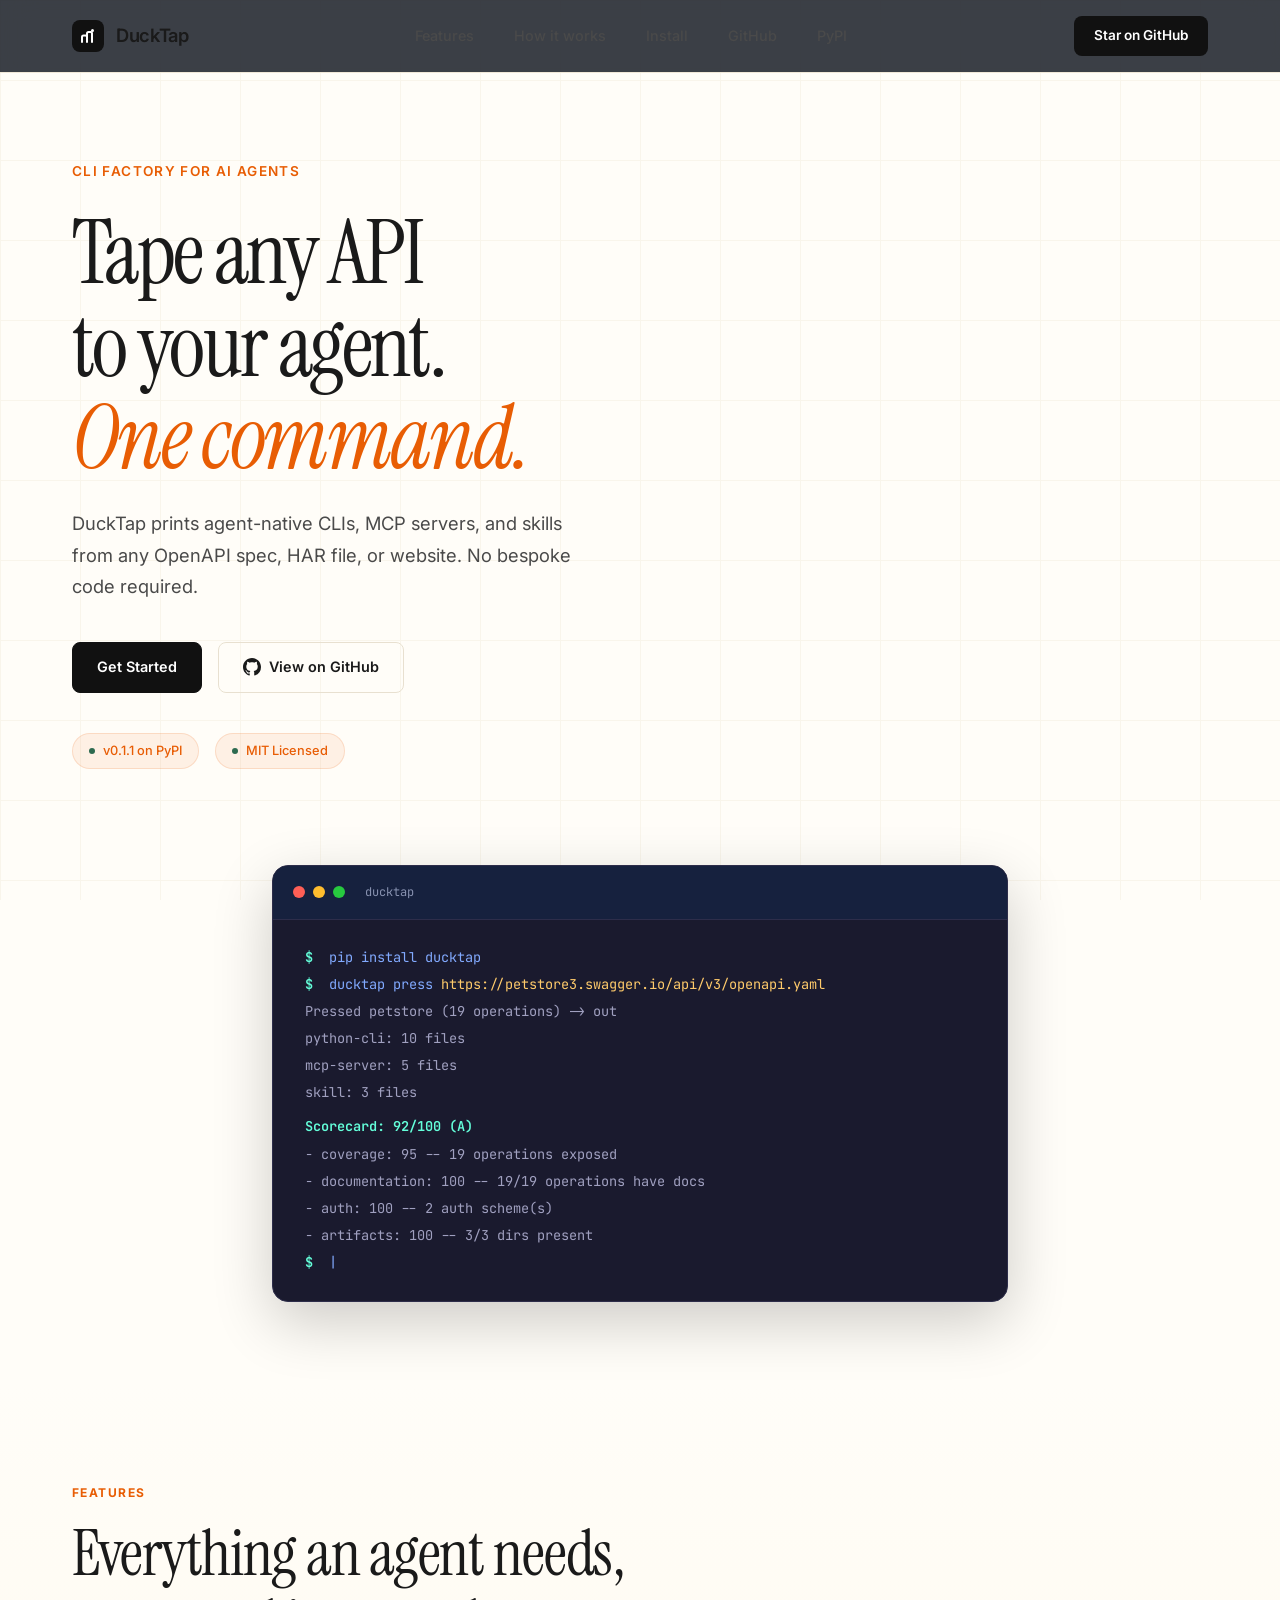
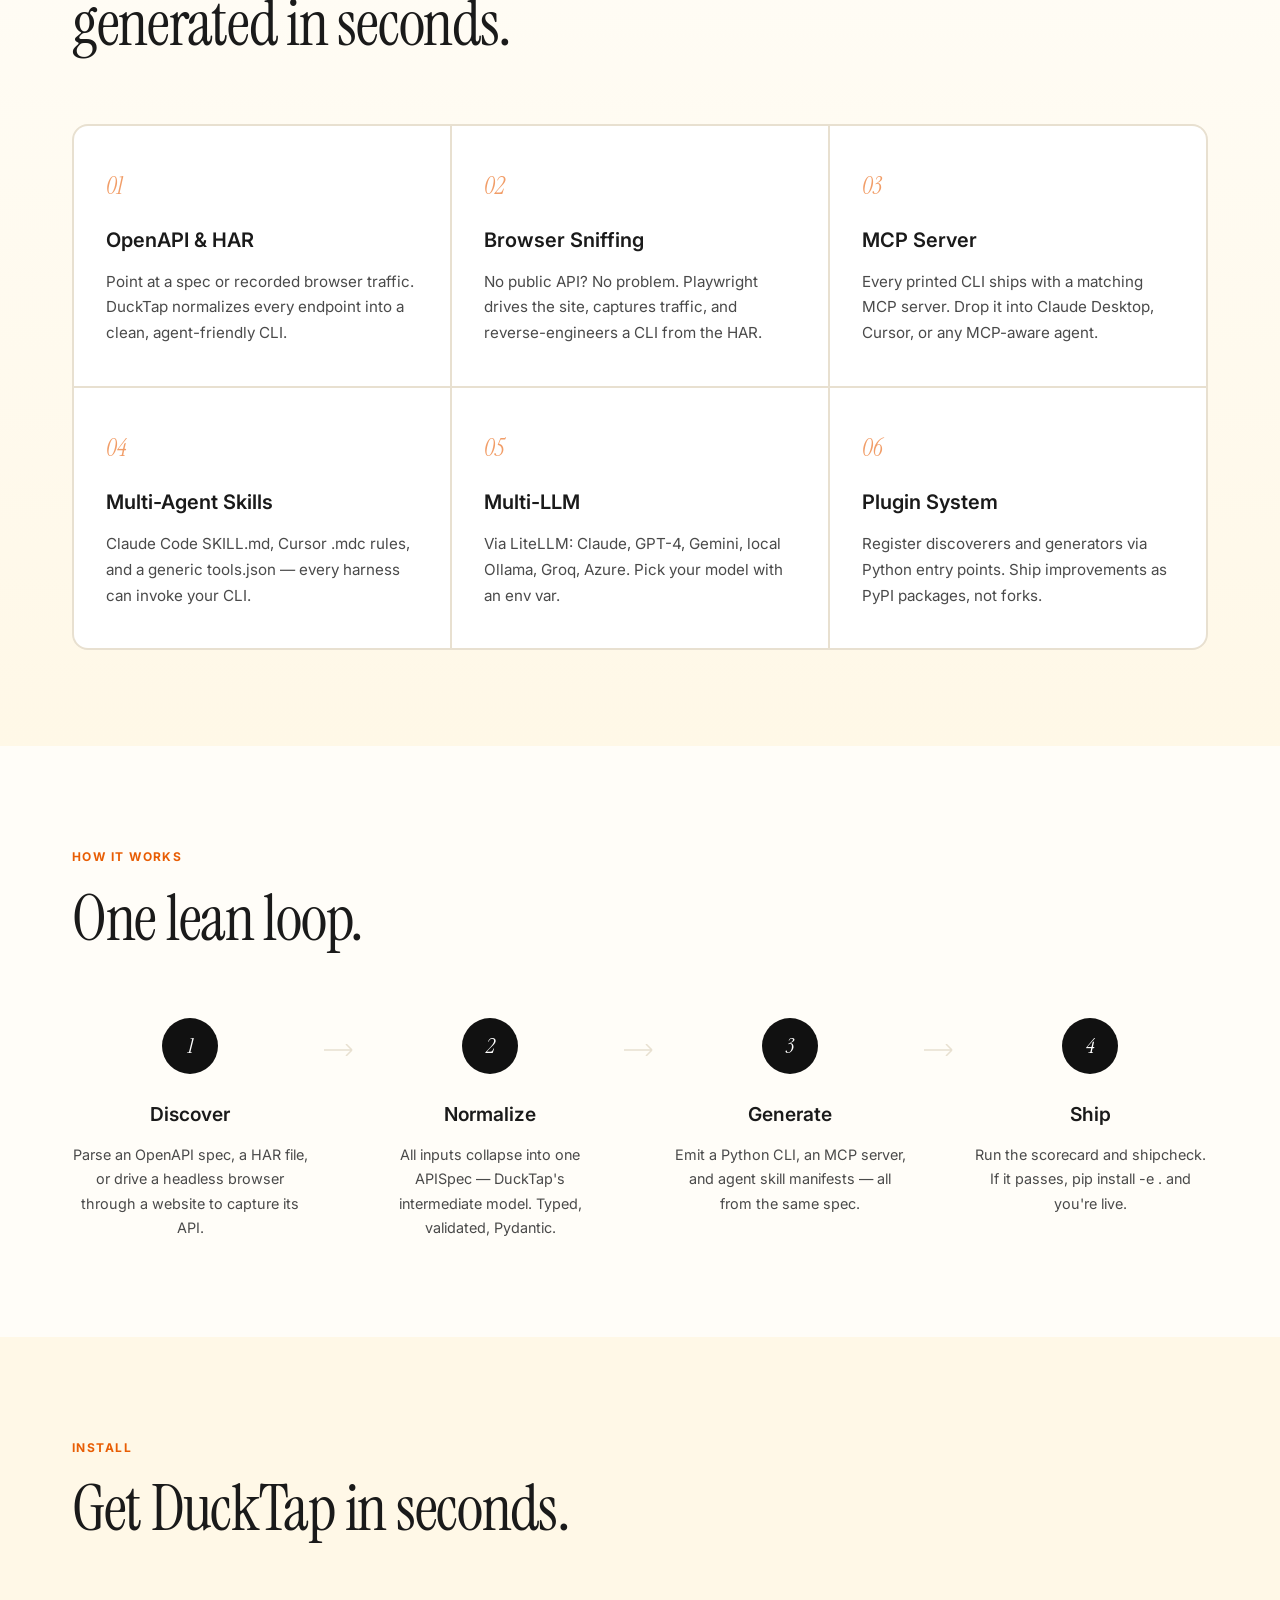
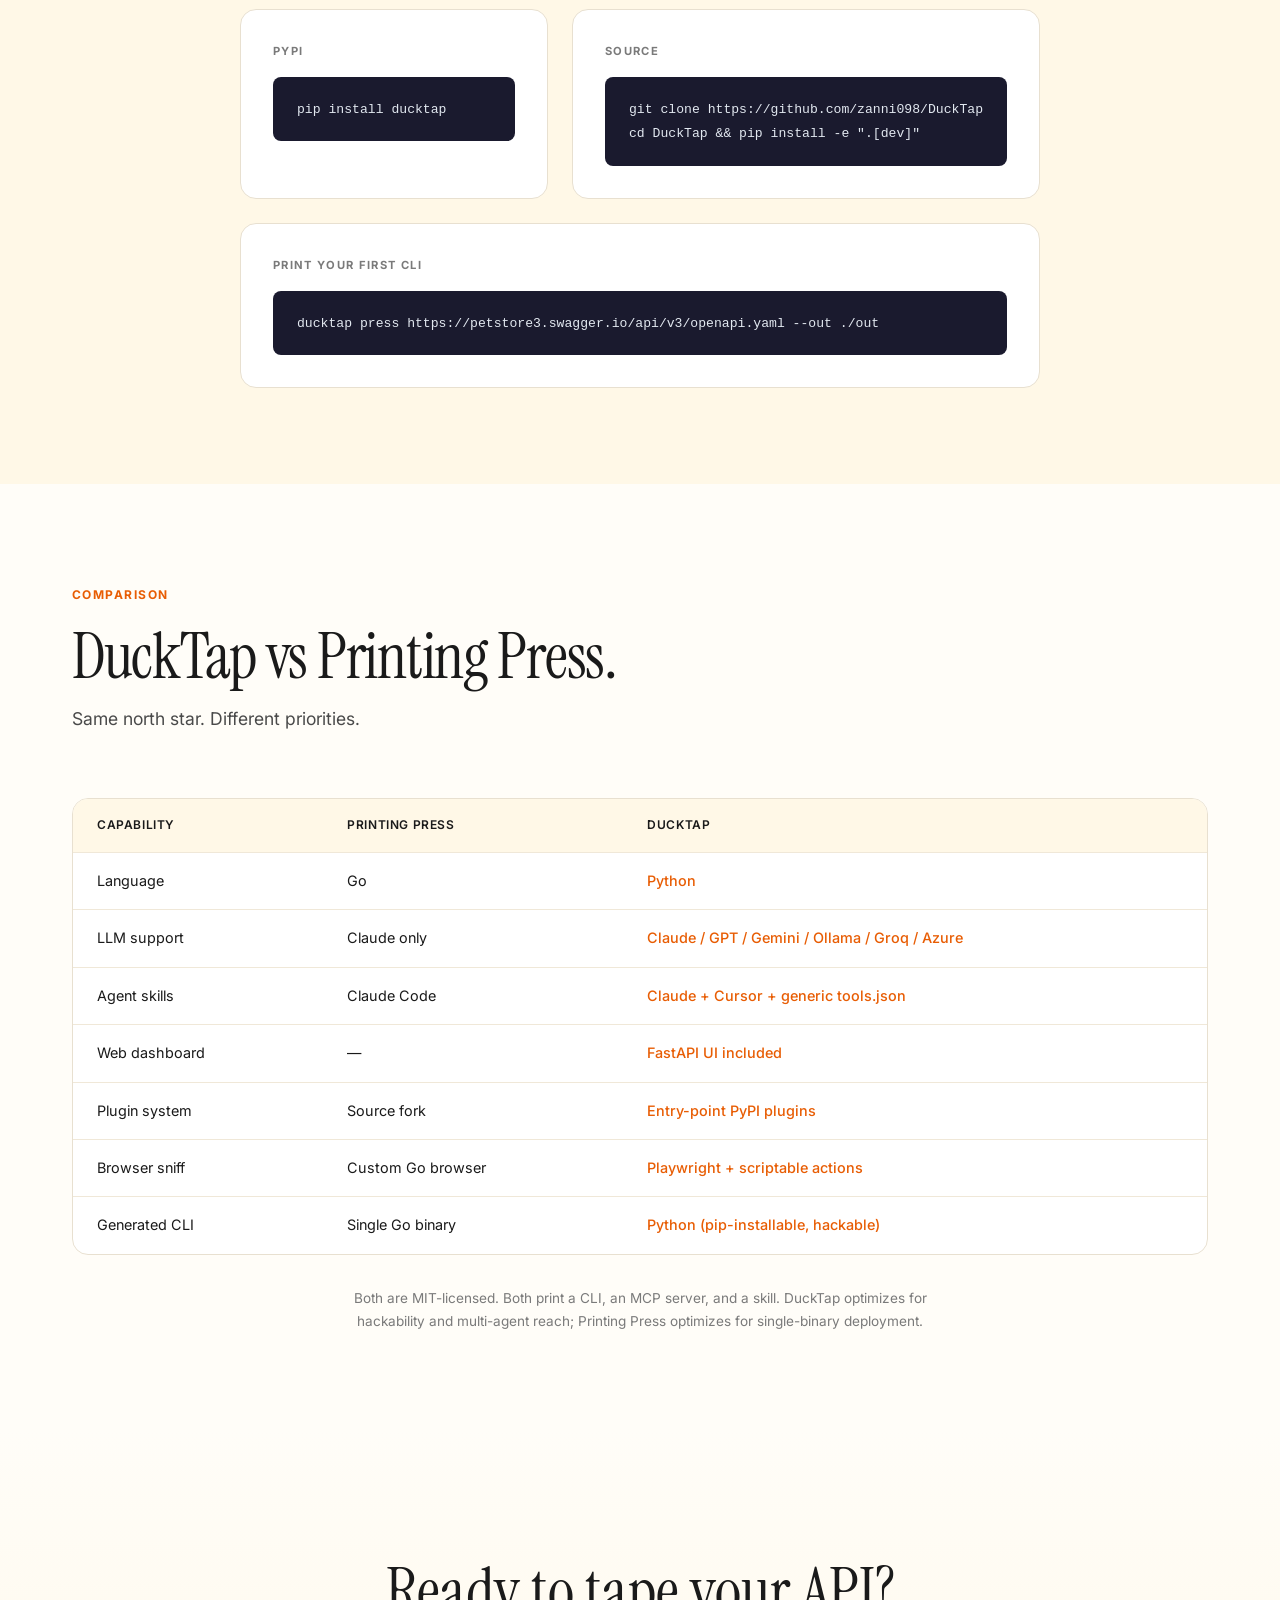
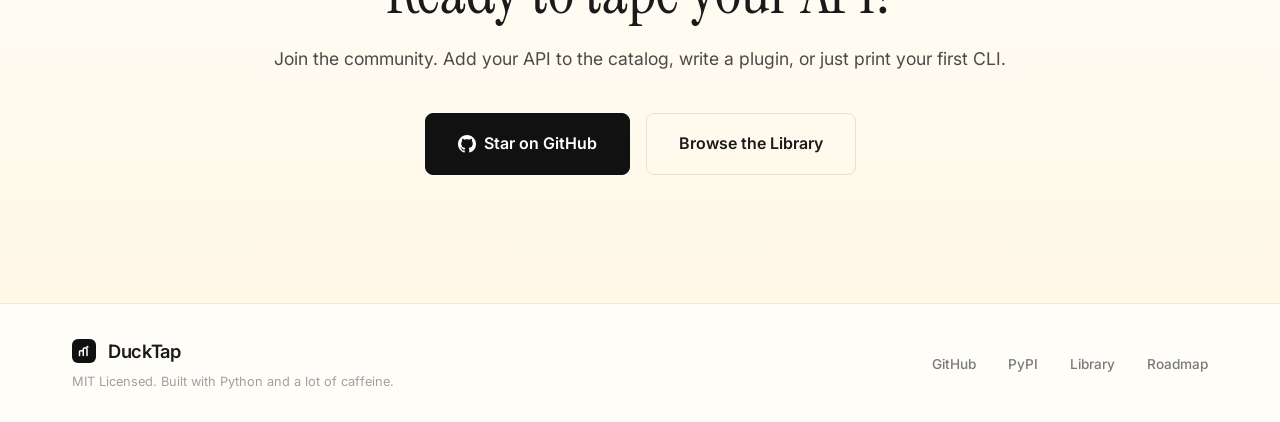
==== website/index.html @ bc26de38 "feat(website): redesign with Mistral-inspired warm cream aesthetic" ====
<!DOCTYPE html>
<html lang="en">

<head>
  <meta charset="UTF-8">
  <meta name="viewport" content="width=device-width, initial-scale=1.0">
  <title>DuckTap — Tape any API to your agent</title>
  <meta name="description"
    content="DuckTap is a CLI factory for AI agents. Print agent-native CLIs, MCP servers, and skills from any OpenAPI spec, HAR file, or website.">
  <link rel="preconnect" href="https://fonts.googleapis.com">
  <link rel="preconnect" href="https://fonts.gstatic.com" crossorigin>
  <link
    href="https://fonts.googleapis.com/css2?family=Instrument+Serif:ital@0;1&family=Inter:wght@400;500;600;700&family=JetBrains+Mono:wght@400;500&display=swap"
    rel="stylesheet">
  <link rel="stylesheet" href="style.css">
</head>

<body>

  <!-- Grid Overlay -->
  <div class="grid-overlay"></div>

  <!-- Navigation -->
  <nav class="navbar">
    <div class="nav-container">
      <a href="#" class="logo">
        <svg width="32" height="32" viewBox="0 0 32 32" fill="none" xmlns="http://www.w3.org/2000/svg">
          <rect width="32" height="32" rx="8" fill="#111" />
          <path d="M10 22V17C10 16 10.5 15.5 11.5 15.5H13.5C14.5 15.5 15 16 15 17V22" stroke="#fff" stroke-width="2"
            stroke-linecap="round" />
          <path d="M15 17V13.5C15 12.5 15.5 12 16.5 12H18.5C19.5 12 20 12.5 20 13.5V22" stroke="#fff" stroke-width="2"
            stroke-linecap="round" />
          <circle cx="20.5" cy="10.5" r="1.5" fill="#fff" />
        </svg>
        <span>DuckTap</span>
      </a>
      <div class="nav-links" id="navLinks">
        <a href="#features">Features</a>
        <a href="#how-it-works">How it works</a>
        <a href="#install">Install</a>
        <a href="https://github.com/zanni098/DuckTap" target="_blank" rel="noopener">GitHub</a>
        <a href="https://pypi.org/project/ducktap/" target="_blank" rel="noopener">PyPI</a>
      </div>
      <a href="https://github.com/zanni098/DuckTap" class="nav-cta" target="_blank" rel="noopener">Star on GitHub</a>
      <button class="nav-toggle" id="navToggle" aria-label="Toggle menu">
        <span></span><span></span>
      </button>
    </div>
  </nav>

  <!-- Hero -->
  <header class="hero">
    <div class="hero-container">
      <div class="hero-content">
        <p class="hero-label">CLI Factory for AI Agents</p>
        <h1 class="hero-title">
          Tape any API<br>
          to your agent.<br>
          <em>One command.</em>
        </h1>
        <p class="hero-desc">
          DuckTap prints agent-native CLIs, MCP servers, and skills from any OpenAPI spec,
          HAR file, or website. No bespoke code required.
        </p>
        <div class="hero-ctas">
          <a href="#install" class="btn btn-primary">Get Started</a>
          <a href="https://github.com/zanni098/DuckTap" class="btn btn-outline" target="_blank" rel="noopener">
            <svg width="18" height="18" viewBox="0 0 24 24" fill="currentColor">
              <path
                d="M12 0C5.37 0 0 5.37 0 12c0 5.31 3.435 9.795 8.205 11.385.6.105.825-.255.825-.57 0-.285-.015-1.23-.015-2.235-3.015.555-3.795-.735-4.035-1.41-.135-.345-.72-1.41-1.23-1.695-.42-.225-1.02-.78-.015-.795.945-.015 1.62.87 1.845 1.23 1.08 1.815 2.805 1.305 3.495.99.105-.78.42-1.305.765-1.605-2.67-.3-5.46-1.335-5.46-5.925 0-1.305.465-2.385 1.23-3.225-.135-.3-.54-1.53.105-3.18 0 0 1.005-.315 3.3 1.23.96-.27 1.98-.405 3-.405s2.04.135 3 .405c2.28-1.56 3.3-1.23 3.3-1.23.645 1.65.24 2.88.105 3.18.765.84 1.23 1.905 1.23 3.225 0 4.605-2.805 5.625-5.475 5.925.435.375.81 1.095.81 2.22 0 1.605-.015 2.895-.015 3.3 0 .315.225.69.825.57A12.02 12.02 0 0024 12c0-6.63-5.37-12-12-12z" />
            </svg>
            View on GitHub
          </a>
        </div>
        <div class="hero-meta">
          <span class="badge"><span class="dot"></span>v0.1.1 on PyPI</span>
          <span class="badge"><span class="dot"></span>MIT Licensed</span>
        </div>
      </div>
    </div>
  </header>

  <!-- Terminal Demo -->
  <section class="demo">
    <div class="demo-container">
      <div class="terminal">
        <div class="terminal-header">
          <div class="terminal-dots">
            <span class="dot red"></span>
            <span class="dot yellow"></span>
            <span class="dot green"></span>
          </div>
          <span class="terminal-title">ducktap</span>
        </div>
        <div class="terminal-body">
          <div class="tline"><span class="prompt">$</span> <span class="cmd">pip install ducktap</span></div>
          <div class="tline"><span class="prompt">$</span> <span class="cmd">ducktap press</span> <span
              class="arg">https://petstore3.swagger.io/api/v3/openapi.yaml</span></div>
          <div class="tline out">Pressed petstore (19 operations) -> out</div>
          <div class="tline out"> python-cli: 10 files</div>
          <div class="tline out"> mcp-server: 5 files</div>
          <div class="tline out"> skill: 3 files</div>
          <div class="tline out blank"></div>
          <div class="tline out highlight">Scorecard: 92/100 (A)</div>
          <div class="tline out"> - coverage: 95 -- 19 operations exposed</div>
          <div class="tline out"> - documentation: 100 -- 19/19 operations have docs</div>
          <div class="tline out"> - auth: 100 -- 2 auth scheme(s)</div>
          <div class="tline out"> - artifacts: 100 -- 3/3 dirs present</div>
          <div class="tline"><span class="prompt">$</span> <span class="cursor">|</span></div>
        </div>
      </div>
    </div>
  </section>

  <!-- Features -->
  <section class="features" id="features">
    <div class="section-container">
      <div class="section-header">
        <span class="section-tag">Features</span>
        <h2 class="section-title">Everything an agent needs,<br>generated in seconds.</h2>
      </div>
      <div class="feature-grid">
        <div class="feature-card">
          <div class="feature-num">01</div>
          <h3>OpenAPI & HAR</h3>
          <p>Point at a spec or recorded browser traffic. DuckTap normalizes every endpoint into a clean, agent-friendly
            CLI.</p>
        </div>
        <div class="feature-card">
          <div class="feature-num">02</div>
          <h3>Browser Sniffing</h3>
          <p>No public API? No problem. Playwright drives the site, captures traffic, and reverse-engineers a CLI from
            the HAR.</p>
        </div>
        <div class="feature-card">
          <div class="feature-num">03</div>
          <h3>MCP Server</h3>
          <p>Every printed CLI ships with a matching MCP server. Drop it into Claude Desktop, Cursor, or any MCP-aware
            agent.</p>
        </div>
        <div class="feature-card">
          <div class="feature-num">04</div>
          <h3>Multi-Agent Skills</h3>
          <p>Claude Code SKILL.md, Cursor .mdc rules, and a generic tools.json — every harness can invoke your CLI.</p>
        </div>
        <div class="feature-card">
          <div class="feature-num">05</div>
          <h3>Multi-LLM</h3>
          <p>Via LiteLLM: Claude, GPT-4, Gemini, local Ollama, Groq, Azure. Pick your model with an env var.</p>
        </div>
        <div class="feature-card">
          <div class="feature-num">06</div>
          <h3>Plugin System</h3>
          <p>Register discoverers and generators via Python entry points. Ship improvements as PyPI packages, not forks.
          </p>
        </div>
      </div>
    </div>
  </section>

  <!-- How It Works -->
  <section class="how-it-works" id="how-it-works">
    <div class="section-container">
      <div class="section-header">
        <span class="section-tag">How it works</span>
        <h2 class="section-title">One lean loop.</h2>
      </div>
      <div class="steps">
        <div class="step">
          <div class="step-circle">1</div>
          <h3>Discover</h3>
          <p>Parse an OpenAPI spec, a HAR file, or drive a headless browser through a website to capture its API.</p>
        </div>
        <div class="step-arrow">
          <svg width="32" height="12" viewBox="0 0 32 12" fill="none">
            <path d="M0 6h28m0 0l-6-6m6 6l-6 6" stroke="currentColor" stroke-width="1.5" />
          </svg>
        </div>
        <div class="step">
          <div class="step-circle">2</div>
          <h3>Normalize</h3>
          <p>All inputs collapse into one APISpec — DuckTap's intermediate model. Typed, validated, Pydantic.</p>
        </div>
        <div class="step-arrow">
          <svg width="32" height="12" viewBox="0 0 32 12" fill="none">
            <path d="M0 6h28m0 0l-6-6m6 6l-6 6" stroke="currentColor" stroke-width="1.5" />
          </svg>
        </div>
        <div class="step">
          <div class="step-circle">3</div>
          <h3>Generate</h3>
          <p>Emit a Python CLI, an MCP server, and agent skill manifests — all from the same spec.</p>
        </div>
        <div class="step-arrow">
          <svg width="32" height="12" viewBox="0 0 32 12" fill="none">
            <path d="M0 6h28m0 0l-6-6m6 6l-6 6" stroke="currentColor" stroke-width="1.5" />
          </svg>
        </div>
        <div class="step">
          <div class="step-circle">4</div>
          <h3>Ship</h3>
          <p>Run the scorecard and shipcheck. If it passes, pip install -e . and you're live.</p>
        </div>
      </div>
    </div>
  </section>

  <!-- Install -->
  <section class="install" id="install">
    <div class="section-container">
      <div class="section-header">
        <span class="section-tag">Install</span>
        <h2 class="section-title">Get DuckTap in seconds.</h2>
      </div>
      <div class="install-grid">
        <div class="install-card">
          <div class="install-label">PyPI</div>
          <div class="code-block">
            <code>pip install ducktap</code>
            <button class="copy-btn" data-copy="pip install ducktap">Copy</button>
          </div>
        </div>
        <div class="install-card">
          <div class="install-label">Source</div>
          <div class="code-block">
            <code>git clone https://github.com/zanni098/DuckTap<br>cd DuckTap && pip install -e ".[dev]"</code>
            <button class="copy-btn"
              data-copy="git clone https://github.com/zanni098/DuckTap && cd DuckTap && pip install -e &quot;.[dev]&quot;">Copy</button>
          </div>
        </div>
        <div class="install-card full">
          <div class="install-label">Print your first CLI</div>
          <div class="code-block">
            <code>ducktap press https://petstore3.swagger.io/api/v3/openapi.yaml --out ./out</code>
            <button class="copy-btn"
              data-copy="ducktap press https://petstore3.swagger.io/api/v3/openapi.yaml --out ./out">Copy</button>
          </div>
        </div>
      </div>
    </div>
  </section>

  <!-- Comparison -->
  <section class="comparison">
    <div class="section-container">
      <div class="section-header">
        <span class="section-tag">Comparison</span>
        <h2 class="section-title">DuckTap vs Printing Press.</h2>
        <p class="section-subtitle">Same north star. Different priorities.</p>
      </div>
      <div class="comp-table-wrap">
        <table class="comp-table">
          <thead>
            <tr>
              <th>Capability</th>
              <th>Printing Press</th>
              <th class="dt-col">DuckTap</th>
            </tr>
          </thead>
          <tbody>
            <tr>
              <td>Language</td>
              <td>Go</td>
              <td class="dt-col">Python</td>
            </tr>
            <tr>
              <td>LLM support</td>
              <td>Claude only</td>
              <td class="dt-col">Claude / GPT / Gemini / Ollama / Groq / Azure</td>
            </tr>
            <tr>
              <td>Agent skills</td>
              <td>Claude Code</td>
              <td class="dt-col">Claude + Cursor + generic tools.json</td>
            </tr>
            <tr>
              <td>Web dashboard</td>
              <td>&mdash;</td>
              <td class="dt-col">FastAPI UI included</td>
            </tr>
            <tr>
              <td>Plugin system</td>
              <td>Source fork</td>
              <td class="dt-col">Entry-point PyPI plugins</td>
            </tr>
            <tr>
              <td>Browser sniff</td>
              <td>Custom Go browser</td>
              <td class="dt-col">Playwright + scriptable actions</td>
            </tr>
            <tr>
              <td>Generated CLI</td>
              <td>Single Go binary</td>
              <td class="dt-col">Python (pip-installable, hackable)</td>
            </tr>
          </tbody>
        </table>
      </div>
      <p class="comp-note">Both are MIT-licensed. Both print a CLI, an MCP server, and a skill. DuckTap optimizes for
        hackability and multi-agent reach; Printing Press optimizes for single-binary deployment.</p>
    </div>
  </section>

  <!-- CTA -->
  <section class="cta">
    <div class="section-container">
      <h2 class="cta-title">Ready to tape your API?</h2>
      <p class="cta-desc">Join the community. Add your API to the catalog, write a plugin, or just print your first CLI.
      </p>
      <div class="cta-buttons">
        <a href="https://github.com/zanni098/DuckTap" class="btn btn-primary btn-lg" target="_blank" rel="noopener">
          <svg width="18" height="18" viewBox="0 0 24 24" fill="currentColor">
            <path
              d="M12 0C5.37 0 0 5.37 0 12c0 5.31 3.435 9.795 8.205 11.385.6.105.825-.255.825-.57 0-.285-.015-1.23-.015-2.235-3.015.555-3.795-.735-4.035-1.41-.135-.345-.72-1.41-1.23-1.695-.42-.225-1.02-.78-.015-.795.945-.015 1.62.87 1.845 1.23 1.08 1.815 2.805 1.305 3.495.99.105-.78.42-1.305.765-1.605-2.67-.3-5.46-1.335-5.46-5.925 0-1.305.465-2.385 1.23-3.225-.135-.3-.54-1.53.105-3.18 0 0 1.005-.315 3.3 1.23.96-.27 1.98-.405 3-.405s2.04.135 3 .405c2.28-1.56 3.3-1.23 3.3-1.23.645 1.65.24 2.88.105 3.18.765.84 1.23 1.905 1.23 3.225 0 4.605-2.805 5.625-5.475 5.925.435.375.81 1.095.81 2.22 0 1.605-.015 2.895-.015 3.3 0 .315.225.69.825.57A12.02 12.02 0 0024 12c0-6.63-5.37-12-12-12z" />
          </svg>
          Star on GitHub
        </a>
        <a href="https://github.com/zanni098/ducktap-library" class="btn btn-outline btn-lg" target="_blank"
          rel="noopener">Browse the Library</a>
      </div>
    </div>
  </section>

  <!-- Footer -->
  <footer class="footer">
    <div class="footer-container">
      <div class="footer-left">
        <a href="#" class="logo">
          <svg width="24" height="24" viewBox="0 0 32 32" fill="none" xmlns="http://www.w3.org/2000/svg">
            <rect width="32" height="32" rx="8" fill="#111" />
            <path d="M10 22V17C10 16 10.5 15.5 11.5 15.5H13.5C14.5 15.5 15 16 15 17V22" stroke="#fff" stroke-width="2"
              stroke-linecap="round" />
            <path d="M15 17V13.5C15 12.5 15.5 12 16.5 12H18.5C19.5 12 20 12.5 20 13.5V22" stroke="#fff" stroke-width="2"
              stroke-linecap="round" />
            <circle cx="20.5" cy="10.5" r="1.5" fill="#fff" />
          </svg>
          <span>DuckTap</span>
        </a>
        <p>MIT Licensed. Built with Python and a lot of caffeine.</p>
      </div>
      <div class="footer-right">
        <a href="https://github.com/zanni098/DuckTap" target="_blank" rel="noopener">GitHub</a>
        <a href="https://pypi.org/project/ducktap/" target="_blank" rel="noopener">PyPI</a>
        <a href="https://github.com/zanni098/ducktap-library" target="_blank" rel="noopener">Library</a>
        <a href="https://github.com/zanni098/DuckTap/blob/main/docs/ROADMAP.md" target="_blank"
          rel="noopener">Roadmap</a>
      </div>
    </div>
  </footer>

  <script src="script.js"></script>
</body>

</html>
---- website/style.css ----
/* DuckTap Website — Mistral.ai inspired aesthetic */
/* Warm cream, elegant serif, subtle grids, premium feel */

:root {
  --bg: #FFFDF8;
  --bg-warm: #FFF8E7;
  --bg-dark: #111111;
  --bg-card: #FFFFFF;
  --border: #E8E0D0;
  --border-light: #F0E8D8;
  --text: #1A1A1A;
  --text-secondary: #4A4A4A;
  --text-muted: #7A7A7A;
  --text-light: #A0A0A0;
  --accent: #E85D04;
  --accent-warm: #F48C06;
  --accent-dark: #9D0208;
  --green: #2D6A4F;
  --terminal-bg: #1A1A2E;
  --terminal-border: #2D2D4A;
  --terminal-header: #16213E;
  --font-serif: 'Instrument Serif', Georgia, 'Times New Roman', serif;
  --font-sans: 'Inter', system-ui, -apple-system, sans-serif;
  --font-mono: 'JetBrains Mono', 'SF Mono', Consolas, monospace;
  --radius: 16px;
  --radius-sm: 8px;
}

* {
  margin: 0;
  padding: 0;
  box-sizing: border-box;
}

html {
  scroll-behavior: smooth;
}

body {
  font-family: var(--font-sans);
  background: var(--bg);
  color: var(--text);
  line-height: 1.7;
  -webkit-font-smoothing: antialiased;
  -moz-osx-font-smoothing: grayscale;
  overflow-x: hidden;
}

/* ---- Grid Overlay ---- */
.grid-overlay {
  position: fixed;
  inset: 0;
  pointer-events: none;
  z-index: 0;
  background-image:
    linear-gradient(var(--border-light) 1px, transparent 1px),
    linear-gradient(90deg, var(--border-light) 1px, transparent 1px);
  background-size: 80px 80px;
  opacity: 0.4;
}

/* ---- Navigation ---- */
.navbar {
  position: fixed;
  top: 0;
  left: 0;
  right: 0;
  z-index: 100;
  background: rgba(255, 253, 248, 0.92);
  backdrop-filter: blur(16px) saturate(1.2);
  -webkit-backdrop-filter: blur(16px) saturate(1.2);
  border-bottom: 1px solid var(--border-light);
}

.nav-container {
  max-width: 1200px;
  margin: 0 auto;
  padding: 0 2rem;
  display: flex;
  align-items: center;
  justify-content: space-between;
  height: 72px;
}

.logo {
  display: flex;
  align-items: center;
  gap: 0.75rem;
  text-decoration: none;
  color: var(--text);
  font-weight: 600;
  font-size: 1.15rem;
  letter-spacing: -0.02em;
}

.logo svg {
  flex-shrink: 0;
}

.nav-links {
  display: flex;
  align-items: center;
  gap: 2.5rem;
}

.nav-links a {
  color: var(--text-secondary);
  text-decoration: none;
  font-size: 0.9rem;
  font-weight: 500;
  transition: color 0.2s;
  position: relative;
}

.nav-links a:hover {
  color: var(--text);
}

.nav-links a::after {
  content: '';
  position: absolute;
  bottom: -4px;
  left: 0;
  width: 0;
  height: 2px;
  background: var(--accent);
  transition: width 0.3s;
}

.nav-links a:hover::after {
  width: 100%;
}

.nav-cta {
  padding: 0.5rem 1.25rem;
  background: var(--bg-dark);
  color: #fff;
  text-decoration: none;
  border-radius: var(--radius-sm);
  font-size: 0.85rem;
  font-weight: 600;
  transition: transform 0.2s, box-shadow 0.2s;
}

.nav-cta:hover {
  transform: translateY(-1px);
  box-shadow: 0 4px 12px rgba(0, 0, 0, 0.15);
}

.nav-toggle {
  display: none;
  flex-direction: column;
  gap: 6px;
  background: none;
  border: none;
  cursor: pointer;
  padding: 4px;
}

.nav-toggle span {
  display: block;
  width: 24px;
  height: 2px;
  background: var(--text);
  border-radius: 2px;
  transition: 0.3s;
}

/* ---- Buttons ---- */
.btn {
  display: inline-flex;
  align-items: center;
  gap: 0.5rem;
  padding: 0.75rem 1.5rem;
  border-radius: var(--radius-sm);
  font-size: 0.9rem;
  font-weight: 600;
  text-decoration: none;
  cursor: pointer;
  border: 1.5px solid transparent;
  transition: all 0.25s;
  white-space: nowrap;
}

.btn-primary {
  background: var(--bg-dark);
  color: #fff;
  border-color: var(--bg-dark);
}

.btn-primary:hover {
  background: var(--text-secondary);
  border-color: var(--text-secondary);
  transform: translateY(-2px);
  box-shadow: 0 8px 24px rgba(0, 0, 0, 0.12);
}

.btn-outline {
  background: transparent;
  color: var(--text);
  border-color: var(--border);
}

.btn-outline:hover {
  border-color: var(--text);
  background: rgba(0, 0, 0, 0.02);
}

.btn-lg {
  padding: 1rem 2rem;
  font-size: 1rem;
}

/* ---- Hero ---- */
.hero {
  position: relative;
  padding: 10rem 0 4rem;
  z-index: 1;
}

.hero-container {
  max-width: 1200px;
  margin: 0 auto;
  padding: 0 2rem;
}

.hero-content {
  max-width: 700px;
}

.hero-label {
  font-size: 0.85rem;
  font-weight: 600;
  text-transform: uppercase;
  letter-spacing: 0.1em;
  color: var(--accent);
  margin-bottom: 1.5rem;
}

.hero-title {
  font-family: var(--font-serif);
  font-size: clamp(3rem, 7vw, 5.5rem);
  font-weight: 400;
  line-height: 1.05;
  letter-spacing: -0.03em;
  color: var(--text);
  margin-bottom: 1.5rem;
}

.hero-title em {
  font-style: italic;
  color: var(--accent);
}

.hero-desc {
  font-size: 1.15rem;
  color: var(--text-secondary);
  line-height: 1.7;
  max-width: 520px;
  margin-bottom: 2.5rem;
}

.hero-ctas {
  display: flex;
  gap: 1rem;
  margin-bottom: 2.5rem;
  flex-wrap: wrap;
}

.hero-meta {
  display: flex;
  gap: 1rem;
  flex-wrap: wrap;
}

.badge {
  display: inline-flex;
  align-items: center;
  gap: 0.5rem;
  padding: 0.4rem 1rem;
  background: rgba(232, 93, 4, 0.08);
  border: 1px solid rgba(232, 93, 4, 0.15);
  border-radius: 999px;
  font-size: 0.8rem;
  font-weight: 500;
  color: var(--accent);
}

.badge .dot {
  width: 6px;
  height: 6px;
  background: var(--green);
  border-radius: 50%;
  animation: pulse 2s ease-in-out infinite;
}

@keyframes pulse {

  0%,
  100% {
    opacity: 1;
  }

  50% {
    opacity: 0.3;
  }
}

/* ---- Demo / Terminal ---- */
.demo {
  position: relative;
  z-index: 1;
  padding: 2rem 0 5rem;
}

.demo-container {
  max-width: 800px;
  margin: 0 auto;
  padding: 0 2rem;
}

.terminal {
  background: var(--terminal-bg);
  border: 1px solid var(--terminal-border);
  border-radius: var(--radius);
  overflow: hidden;
  box-shadow: 0 20px 60px rgba(0, 0, 0, 0.2);
}

.terminal-header {
  display: flex;
  align-items: center;
  gap: 0.75rem;
  padding: 1rem 1.25rem;
  background: var(--terminal-header);
  border-bottom: 1px solid var(--terminal-border);
}

.terminal-dots {
  display: flex;
  gap: 8px;
}

.terminal-dots .dot {
  width: 12px;
  height: 12px;
  border-radius: 50%;
}

.terminal-dots .dot.red {
  background: #FF5F56;
}

.terminal-dots .dot.yellow {
  background: #FFBD2E;
}

.terminal-dots .dot.green {
  background: #27C93F;
}

.terminal-title {
  font-family: var(--font-mono);
  font-size: 0.75rem;
  color: #8892b0;
  margin-left: 0.5rem;
}

.terminal-body {
  padding: 1.5rem 2rem;
  font-family: var(--font-mono);
  font-size: 0.85rem;
  line-height: 2;
}

.tline {
  opacity: 0;
  animation: fadeInLine 0.4s ease forwards;
}

.tline:nth-child(1) {
  animation-delay: 0.3s;
}

.tline:nth-child(2) {
  animation-delay: 0.7s;
}

.tline:nth-child(3) {
  animation-delay: 1.1s;
}

.tline:nth-child(4) {
  animation-delay: 1.3s;
}

.tline:nth-child(5) {
  animation-delay: 1.45s;
}

.tline:nth-child(6) {
  animation-delay: 1.55s;
}

.tline:nth-child(7) {
  animation-delay: 1.65s;
}

.tline:nth-child(8) {
  animation-delay: 1.8s;
}

.tline:nth-child(9) {
  animation-delay: 1.9s;
}

.tline:nth-child(10) {
  animation-delay: 2.0s;
}

.tline:nth-child(11) {
  animation-delay: 2.1s;
}

.tline:nth-child(12) {
  animation-delay: 2.2s;
}

.tline:nth-child(13) {
  animation-delay: 2.7s;
}

@keyframes fadeInLine {
  from {
    opacity: 0;
    transform: translateX(-12px);
  }

  to {
    opacity: 1;
    transform: translateX(0);
  }
}

.prompt {
  color: #64ffda;
  margin-right: 0.5rem;
  font-weight: 600;
}

.cmd {
  color: #82aaff;
}

.arg {
  color: #ffcb6b;
}

.out {
  color: #a0a0c0;
}

.out.blank {
  height: 0.5em;
}

.out.highlight {
  color: #64ffda;
  font-weight: 600;
}

.cursor {
  display: inline-block;
  animation: blink 1.1s step-end infinite;
  color: #82aaff;
}

@keyframes blink {
  50% {
    opacity: 0;
  }
}

/* ---- Sections ---- */
.section-container {
  max-width: 1200px;
  margin: 0 auto;
  padding: 0 2rem;
}

.section-header {
  margin-bottom: 4rem;
}

.section-tag {
  display: inline-block;
  font-size: 0.75rem;
  font-weight: 700;
  text-transform: uppercase;
  letter-spacing: 0.12em;
  color: var(--accent);
  margin-bottom: 1rem;
}

.section-title {
  font-family: var(--font-serif);
  font-size: clamp(2.5rem, 5vw, 4rem);
  font-weight: 400;
  line-height: 1.1;
  letter-spacing: -0.02em;
  color: var(--text);
}

.section-subtitle {
  font-size: 1.1rem;
  color: var(--text-secondary);
  margin-top: 0.75rem;
}

/* ---- Features ---- */
.features {
  position: relative;
  z-index: 1;
  padding: 6rem 0;
  background: linear-gradient(180deg, var(--bg) 0%, var(--bg-warm) 100%);
}

.feature-grid {
  display: grid;
  grid-template-columns: repeat(3, 1fr);
  gap: 2px;
  background: var(--border);
  border: 2px solid var(--border);
  border-radius: var(--radius);
  overflow: hidden;
}

.feature-card {
  background: var(--bg-card);
  padding: 2.5rem 2rem;
  transition: background 0.3s;
}

.feature-card:hover {
  background: var(--bg);
}

.feature-num {
  font-family: var(--font-serif);
  font-size: 1.5rem;
  font-style: italic;
  color: var(--accent);
  margin-bottom: 1rem;
  opacity: 0.6;
}

.feature-card h3 {
  font-size: 1.25rem;
  font-weight: 600;
  margin-bottom: 0.75rem;
  color: var(--text);
}

.feature-card p {
  color: var(--text-secondary);
  font-size: 0.95rem;
  line-height: 1.7;
}

/* ---- How It Works ---- */
.how-it-works {
  position: relative;
  z-index: 1;
  padding: 6rem 0;
}

.steps {
  display: flex;
  align-items: flex-start;
  justify-content: space-between;
  gap: 1rem;
}

.step {
  flex: 1;
  text-align: center;
  max-width: 240px;
}

.step-circle {
  width: 56px;
  height: 56px;
  display: flex;
  align-items: center;
  justify-content: center;
  margin: 0 auto 1.5rem;
  background: var(--bg-dark);
  border-radius: 50%;
  font-family: var(--font-serif);
  font-size: 1.4rem;
  font-style: italic;
  color: #fff;
}

.step h3 {
  font-size: 1.2rem;
  font-weight: 600;
  margin-bottom: 0.75rem;
}

.step p {
  color: var(--text-secondary);
  font-size: 0.9rem;
  line-height: 1.7;
}

.step-arrow {
  flex-shrink: 0;
  margin-top: 1.2rem;
  color: var(--border);
}

/* ---- Install ---- */
.install {
  position: relative;
  z-index: 1;
  padding: 6rem 0;
  background: var(--bg-warm);
}

.install-grid {
  display: grid;
  grid-template-columns: 1fr 1fr;
  gap: 1.5rem;
  max-width: 800px;
  margin: 0 auto;
}

.install-card {
  background: var(--bg-card);
  border: 1px solid var(--border);
  border-radius: var(--radius);
  padding: 2rem;
}

.install-card.full {
  grid-column: 1 / -1;
}

.install-label {
  font-size: 0.7rem;
  font-weight: 700;
  text-transform: uppercase;
  letter-spacing: 0.12em;
  color: var(--text-muted);
  margin-bottom: 1rem;
}

.code-block {
  position: relative;
  background: var(--terminal-bg);
  border-radius: var(--radius-sm);
  padding: 1.25rem 1.5rem;
  font-family: var(--font-mono);
  font-size: 0.82rem;
  line-height: 1.8;
  overflow-x: auto;
}

.code-block code {
  color: #e2e8f0;
  white-space: pre;
}

.copy-btn {
  position: absolute;
  top: 0.75rem;
  right: 0.75rem;
  padding: 0.3rem 0.75rem;
  background: rgba(255, 255, 255, 0.1);
  border: 1px solid rgba(255, 255, 255, 0.15);
  border-radius: var(--radius-sm);
  color: rgba(255, 255, 255, 0.6);
  font-size: 0.7rem;
  font-weight: 600;
  cursor: pointer;
  opacity: 0;
  transition: opacity 0.2s;
}

.code-block:hover .copy-btn {
  opacity: 1;
}

.copy-btn:hover {
  background: rgba(255, 255, 255, 0.2);
  color: #fff;
}

.copy-btn.copied {
  color: #64ffda;
  border-color: #64ffda;
}

/* ---- Comparison ---- */
.comparison {
  position: relative;
  z-index: 1;
  padding: 6rem 0;
}

.comp-table-wrap {
  border: 1px solid var(--border);
  border-radius: var(--radius);
  overflow: hidden;
  background: var(--bg-card);
}

.comp-table {
  width: 100%;
  border-collapse: collapse;
  font-size: 0.9rem;
}

.comp-table th,
.comp-table td {
  padding: 1rem 1.5rem;
  text-align: left;
  border-bottom: 1px solid var(--border-light);
}

.comp-table thead th {
  background: var(--bg-warm);
  font-weight: 600;
  color: var(--text);
  font-size: 0.75rem;
  text-transform: uppercase;
  letter-spacing: 0.05em;
}

.comp-table tbody tr:last-child td {
  border-bottom: none;
}

.comp-table tbody tr:hover td {
  background: rgba(0, 0, 0, 0.015);
}

.dt-col {
  color: var(--accent);
  font-weight: 500;
}

.comp-note {
  text-align: center;
  color: var(--text-muted);
  font-size: 0.85rem;
  margin-top: 2rem;
  max-width: 600px;
  margin-left: auto;
  margin-right: auto;
}

/* ---- CTA ---- */
.cta {
  position: relative;
  z-index: 1;
  text-align: center;
  padding: 8rem 0;
  background: linear-gradient(180deg, var(--bg) 0%, var(--bg-warm) 100%);
}

.cta-title {
  font-family: var(--font-serif);
  font-size: clamp(2.5rem, 5vw, 4rem);
  font-weight: 400;
  line-height: 1.1;
  margin-bottom: 1rem;
}

.cta-desc {
  color: var(--text-secondary);
  font-size: 1.1rem;
  margin-bottom: 2.5rem;
}

.cta-buttons {
  display: flex;
  gap: 1rem;
  justify-content: center;
  flex-wrap: wrap;
}

/* ---- Footer ---- */
.footer {
  position: relative;
  z-index: 1;
  border-top: 1px solid var(--border-light);
  padding: 2rem 0;
}

.footer-container {
  max-width: 1200px;
  margin: 0 auto;
  padding: 0 2rem;
  display: flex;
  align-items: center;
  justify-content: space-between;
  flex-wrap: wrap;
  gap: 1rem;
}

.footer-left p {
  color: var(--text-light);
  font-size: 0.8rem;
  margin-top: 0.25rem;
}

.footer-right {
  display: flex;
  gap: 2rem;
}

.footer-right a {
  color: var(--text-muted);
  text-decoration: none;
  font-size: 0.85rem;
  font-weight: 500;
  transition: color 0.2s;
}

.footer-right a:hover {
  color: var(--text);
}

/* ---- Responsive ---- */
@media (max-width: 900px) {
  .feature-grid {
    grid-template-columns: repeat(2, 1fr);
  }
}

@media (max-width: 768px) {
  .nav-links {
    display: none;
  }

  .nav-toggle {
    display: flex;
  }

  .nav-cta {
    display: none;
  }

  .hero {
    padding: 7rem 0 3rem;
  }

  .hero-ctas {
    flex-direction: column;
  }

  .hero-ctas .btn {
    width: 100%;
    justify-content: center;
  }

  .feature-grid {
    grid-template-columns: 1fr;
  }

  .steps {
    flex-direction: column;
    align-items: center;
  }

  .step-arrow {
    display: none;
  }

  .step {
    max-width: 100%;
  }

  .install-grid {
    grid-template-columns: 1fr;
  }

  .install-card.full {
    grid-column: auto;
  }

  .footer-container {
    flex-direction: column;
    text-align: center;
  }

  .comp-table th,
  .comp-table td {
    padding: 0.75rem 1rem;
    font-size: 0.8rem;
  }
}

/* Mobile nav open */
.nav-links.open {
  display: flex;
  flex-direction: column;
  position: absolute;
  top: 72px;
  left: 0;
  right: 0;
  background: var(--bg);
  border-bottom: 1px solid var(--border);
  padding: 1.5rem 2rem;
  gap: 1.25rem;
}

/* Scrollbar */
::-webkit-scrollbar {
  width: 8px;
}

::-webkit-scrollbar-track {
  background: var(--bg);
}

::-webkit-scrollbar-thumb {
  background: var(--border);
  border-radius: 4px;
}

::-webkit-scrollbar-thumb:hover {
  background: var(--text-muted);
}
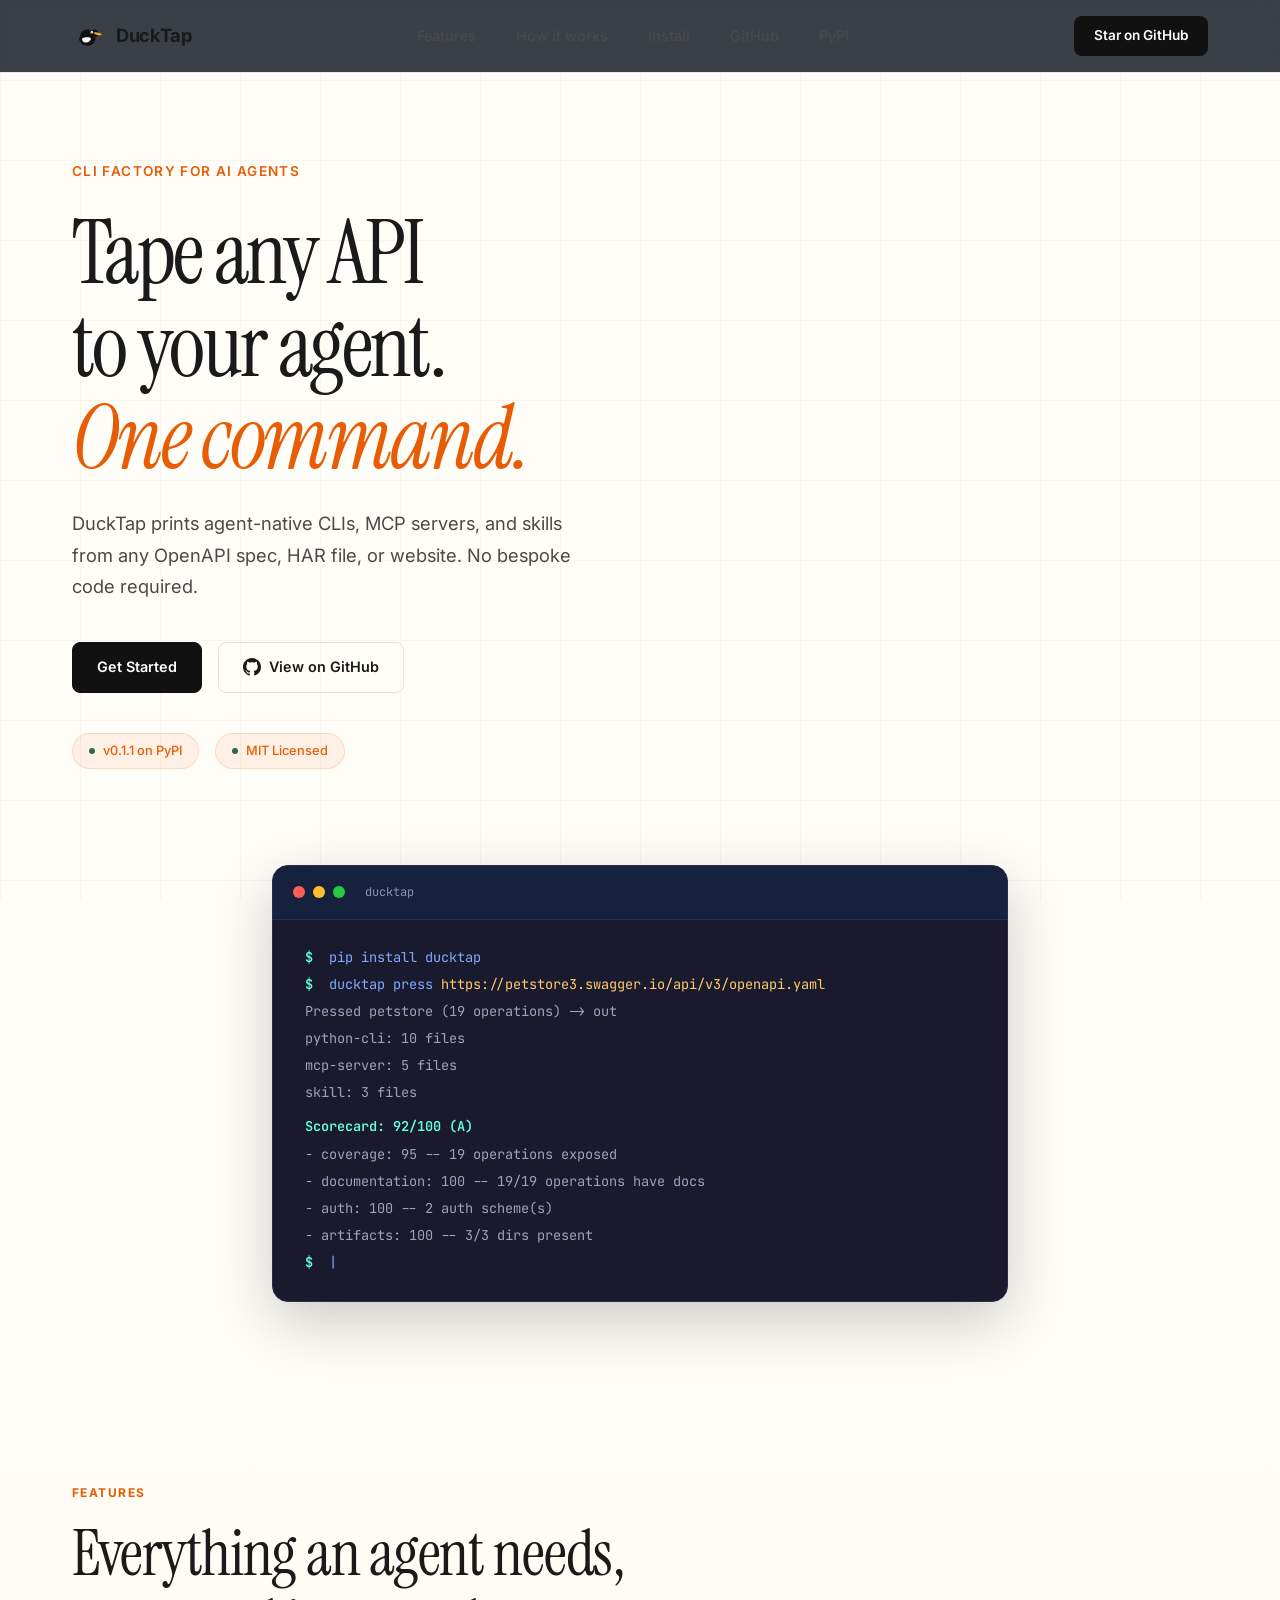
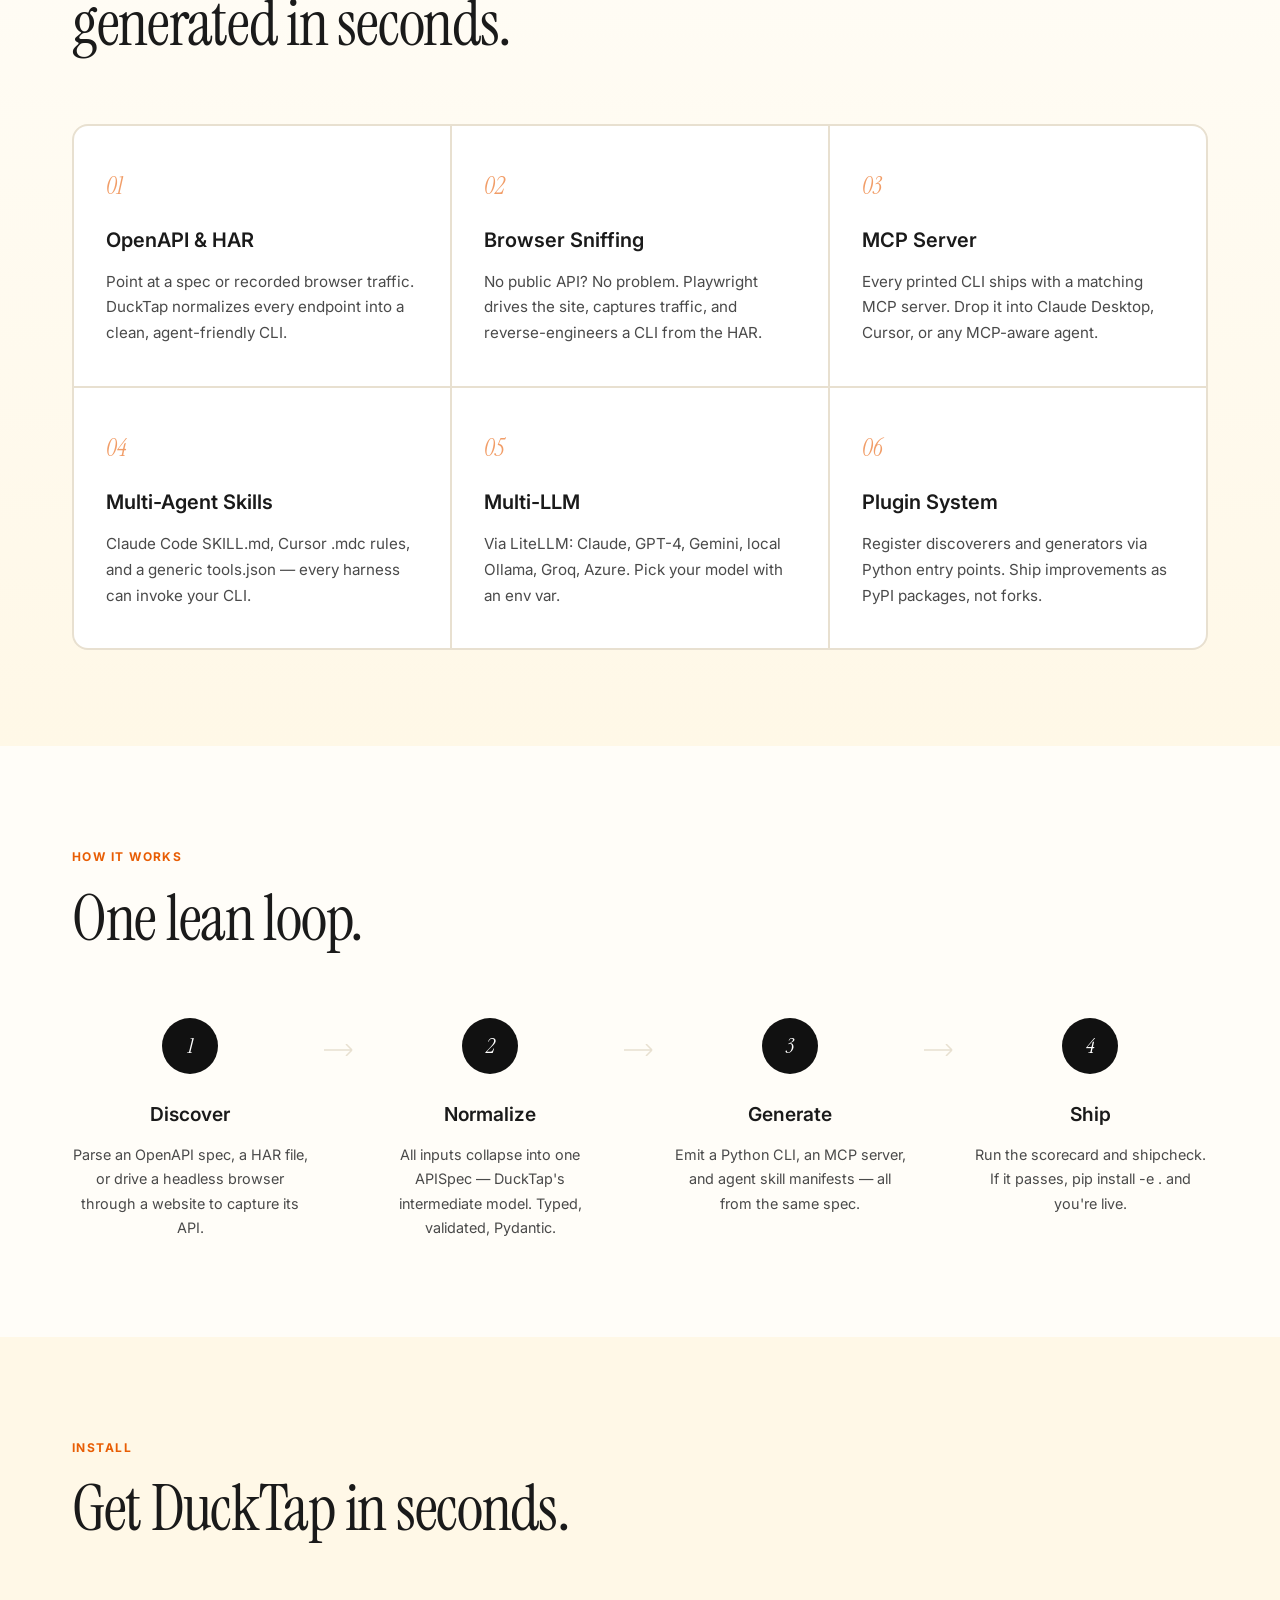
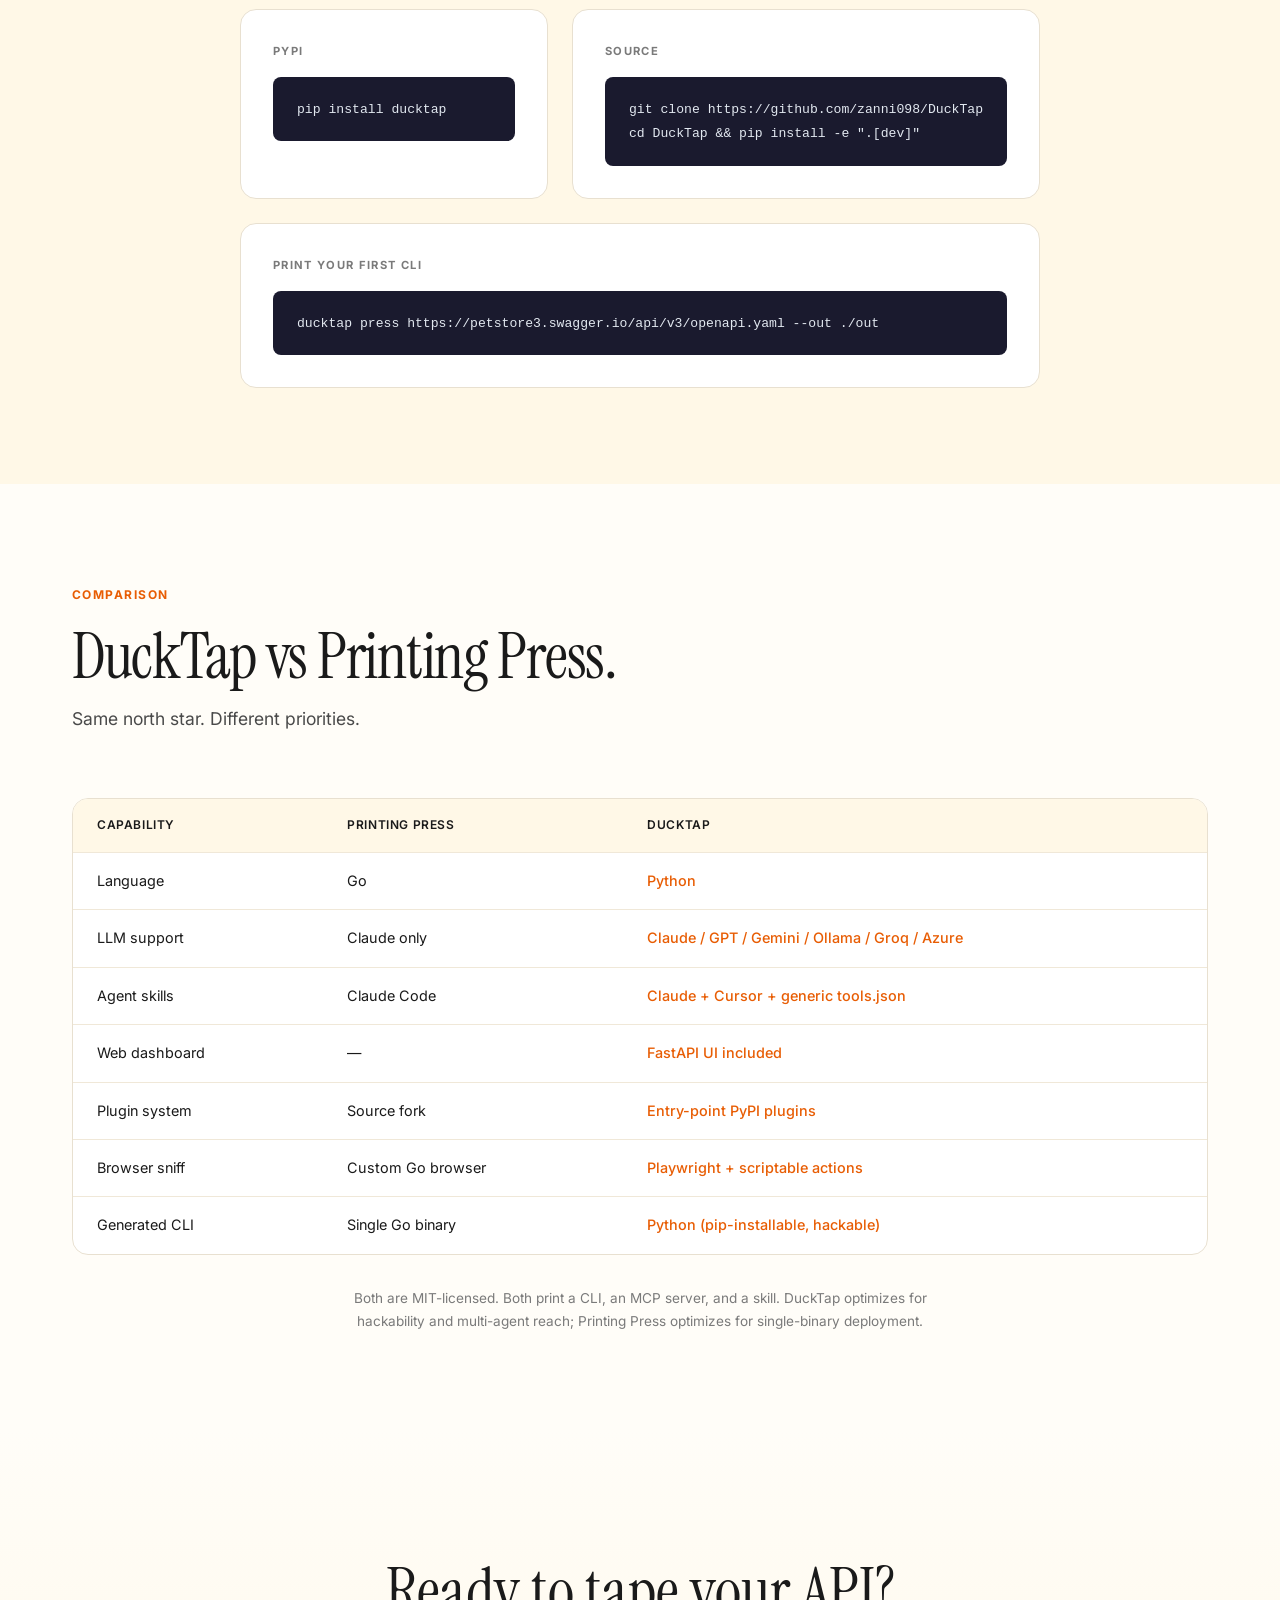
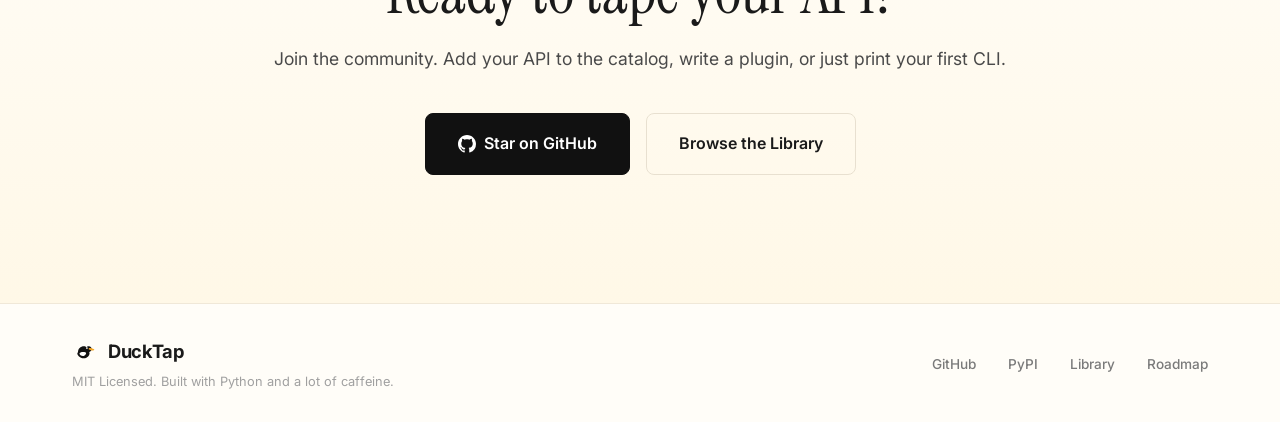
==== commit 544d9e8f: "feat(website): add duck logo SVG, favicons, fix nav text visibility" ====
--- a/website/index.html
+++ b/website/index.html
@@ -13,6 +13,9 @@
     href="https://fonts.googleapis.com/css2?family=Instrument+Serif:ital@0;1&family=Inter:wght@400;500;600;700&family=JetBrains+Mono:wght@400;500&display=swap"
     rel="stylesheet">
   <link rel="stylesheet" href="style.css">
+  <link rel="icon" type="image/png" sizes="32x32" href="favicon-32x32.png">
+  <link rel="icon" type="image/png" sizes="16x16" href="favicon-16x16.png">
+  <link rel="apple-touch-icon" sizes="180x180" href="apple-touch-icon.png">
 </head>
 
 <body>
@@ -24,14 +27,7 @@
   <nav class="navbar">
     <div class="nav-container">
       <a href="#" class="logo">
-        <svg width="32" height="32" viewBox="0 0 32 32" fill="none" xmlns="http://www.w3.org/2000/svg">
-          <rect width="32" height="32" rx="8" fill="#111" />
-          <path d="M10 22V17C10 16 10.5 15.5 11.5 15.5H13.5C14.5 15.5 15 16 15 17V22" stroke="#fff" stroke-width="2"
-            stroke-linecap="round" />
-          <path d="M15 17V13.5C15 12.5 15.5 12 16.5 12H18.5C19.5 12 20 12.5 20 13.5V22" stroke="#fff" stroke-width="2"
-            stroke-linecap="round" />
-          <circle cx="20.5" cy="10.5" r="1.5" fill="#fff" />
-        </svg>
+        <img src="duck-logo.svg" alt="DuckTap" width="32" height="32" class="logo-img">
         <span>DuckTap</span>
       </a>
       <div class="nav-links" id="navLinks">
@@ -326,14 +322,7 @@
     <div class="footer-container">
       <div class="footer-left">
         <a href="#" class="logo">
-          <svg width="24" height="24" viewBox="0 0 32 32" fill="none" xmlns="http://www.w3.org/2000/svg">
-            <rect width="32" height="32" rx="8" fill="#111" />
-            <path d="M10 22V17C10 16 10.5 15.5 11.5 15.5H13.5C14.5 15.5 15 16 15 17V22" stroke="#fff" stroke-width="2"
-              stroke-linecap="round" />
-            <path d="M15 17V13.5C15 12.5 15.5 12 16.5 12H18.5C19.5 12 20 12.5 20 13.5V22" stroke="#fff" stroke-width="2"
-              stroke-linecap="round" />
-            <circle cx="20.5" cy="10.5" r="1.5" fill="#fff" />
-          </svg>
+          <img src="duck-logo.svg" alt="DuckTap" width="24" height="24" class="logo-img">
           <span>DuckTap</span>
         </a>
         <p>MIT Licensed. Built with Python and a lot of caffeine.</p>
--- a/website/style.css
+++ b/website/style.css
@@ -93,8 +93,14 @@
   letter-spacing: -0.02em;
 }
 
-.logo svg {
+.logo-img {
   flex-shrink: 0;
+  display: block;
+}
+
+.logo span {
+  color: var(--text);
+  font-weight: 700;
 }
 
 .nav-links {
@@ -841,6 +847,15 @@
 }
 
 @media (max-width: 768px) {
+
+  .section-container,
+  .hero-container,
+  .demo-container,
+  .footer-container,
+  .nav-container {
+    padding: 0 1rem;
+  }
+
   .nav-links {
     display: none;
   }
@@ -854,7 +869,15 @@
   }
 
   .hero {
-    padding: 7rem 0 3rem;
+    padding: 6rem 0 2rem;
+  }
+
+  .hero-title {
+    font-size: clamp(2.2rem, 10vw, 3.5rem);
+  }
+
+  .hero-desc {
+    font-size: 1rem;
   }
 
   .hero-ctas {
@@ -868,6 +891,17 @@
 
   .feature-grid {
     grid-template-columns: 1fr;
+    gap: 1px;
+  }
+
+  .feature-card {
+    padding: 1.75rem 1.25rem;
+  }
+
+  .terminal-body {
+    padding: 1rem 1.25rem;
+    font-size: 0.75rem;
+    line-height: 1.8;
   }
 
   .steps {
@@ -885,10 +919,26 @@
 
   .install-grid {
     grid-template-columns: 1fr;
+    gap: 1rem;
+  }
+
+  .install-card {
+    padding: 1.25rem;
+    min-width: 0;
   }
 
   .install-card.full {
     grid-column: auto;
+  }
+
+  .code-block {
+    padding: 1rem;
+    font-size: 0.75rem;
+  }
+
+  .code-block code {
+    word-break: break-all;
+    white-space: pre-wrap;
   }
 
   .footer-container {
@@ -900,6 +950,60 @@
   .comp-table td {
     padding: 0.75rem 1rem;
     font-size: 0.8rem;
+  }
+
+  .comp-table-wrap {
+    overflow-x: auto;
+    -webkit-overflow-scrolling: touch;
+  }
+}
+
+@media (max-width: 480px) {
+  .hero-title {
+    font-size: 2rem;
+  }
+
+  .hero-desc {
+    font-size: 0.9rem;
+  }
+
+  .terminal-body {
+    padding: 0.75rem 1rem;
+    font-size: 0.7rem;
+  }
+
+  .tline {
+    word-break: break-all;
+  }
+
+  .section-title {
+    font-size: 2rem;
+  }
+
+  .feature-card {
+    padding: 1.5rem 1rem;
+  }
+
+  .feature-card h3 {
+    font-size: 1.1rem;
+  }
+
+  .install-card {
+    padding: 1rem;
+  }
+
+  .code-block {
+    padding: 0.75rem;
+    font-size: 0.7rem;
+  }
+
+  .cta-title {
+    font-size: 2rem;
+  }
+
+  .btn-lg {
+    padding: 0.75rem 1.5rem;
+    font-size: 0.9rem;
   }
 }
 
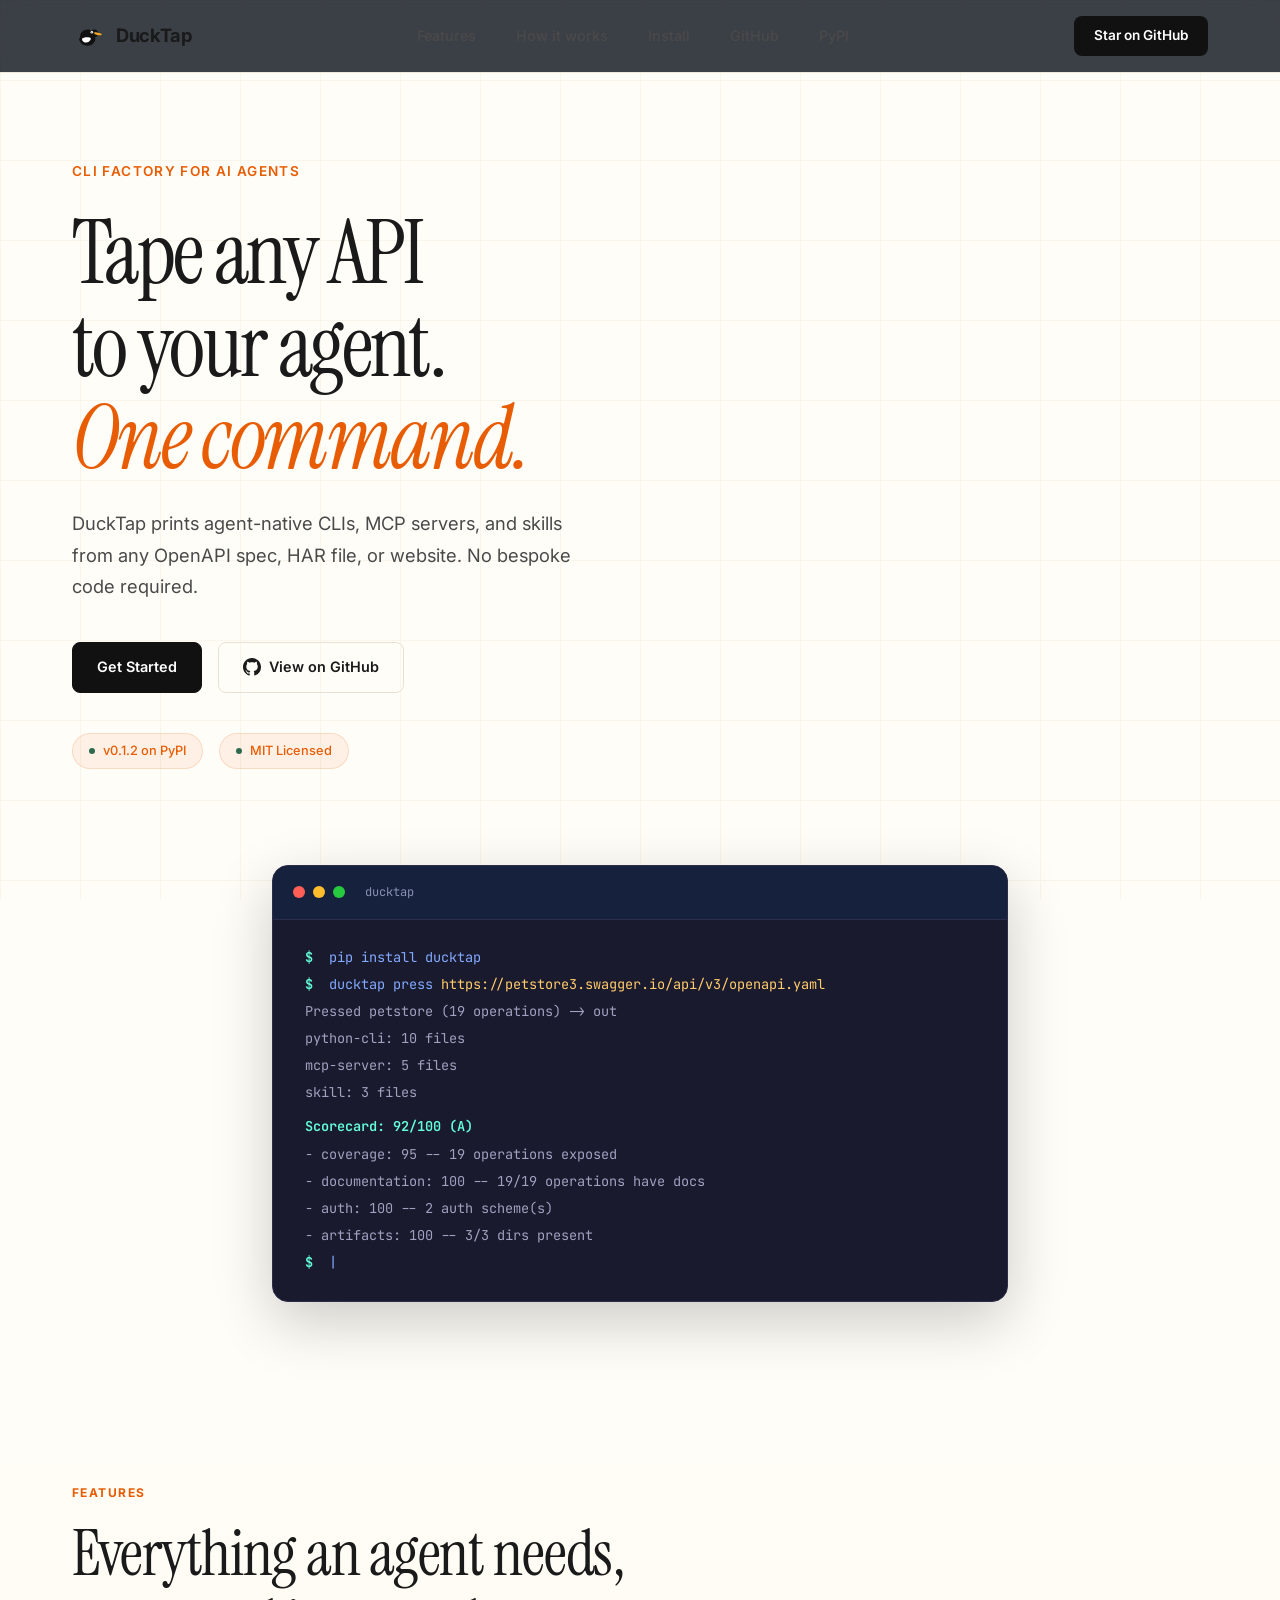
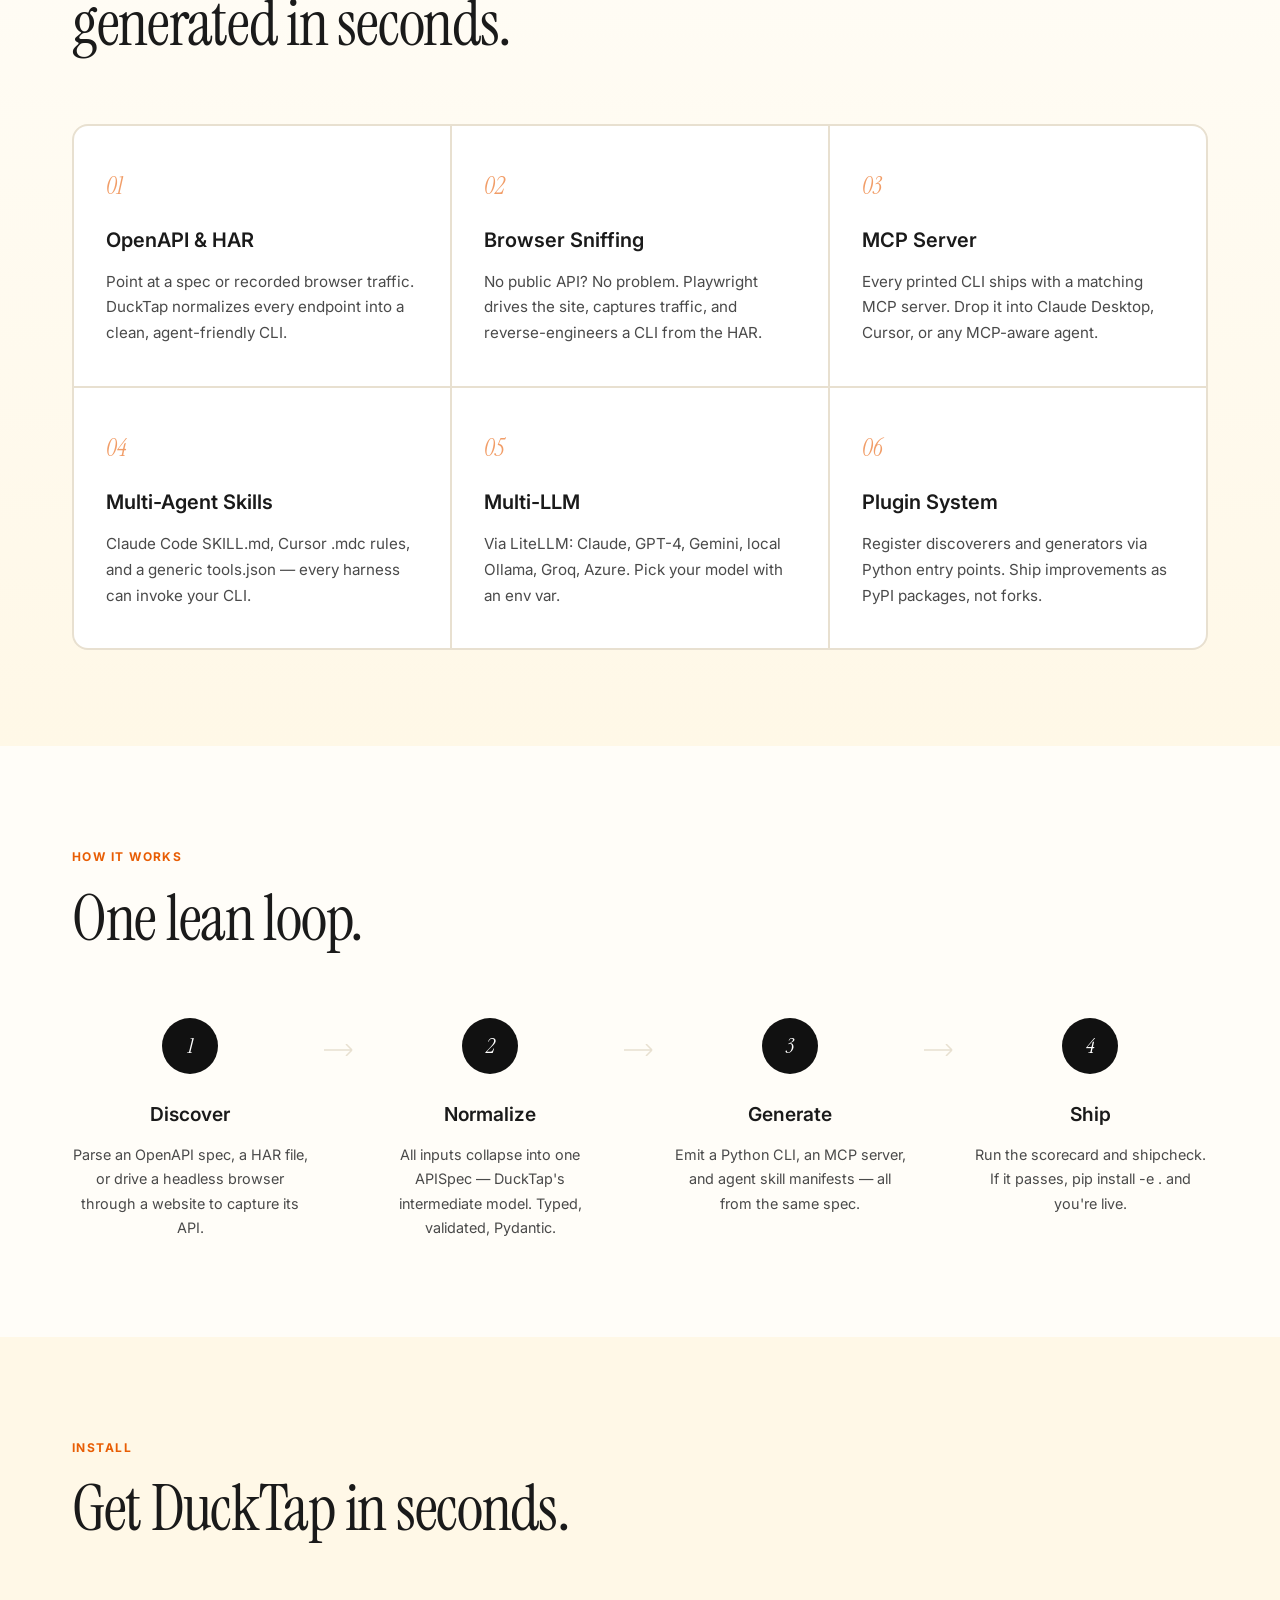
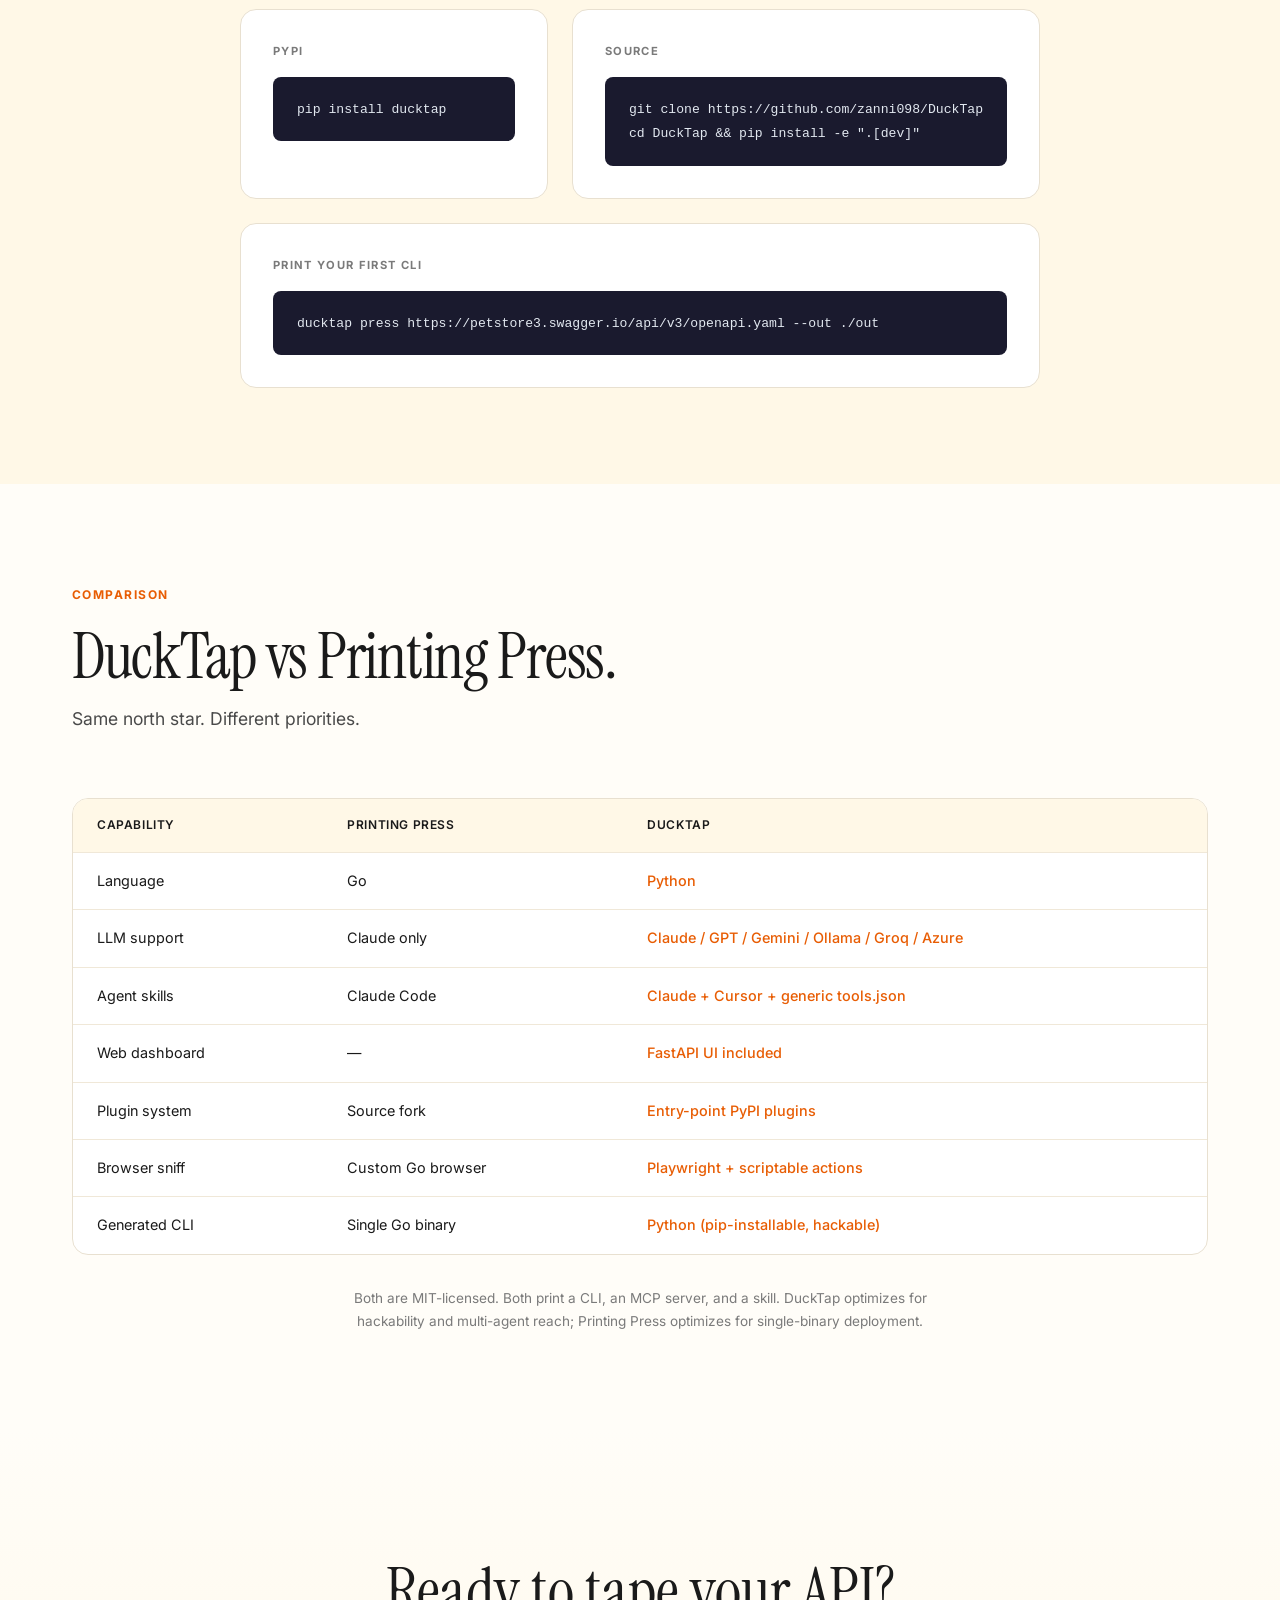
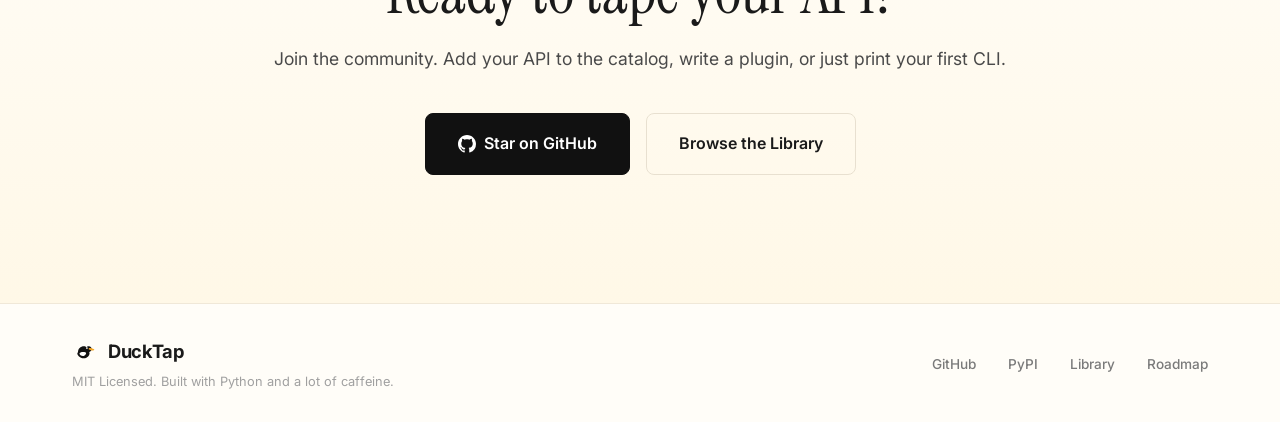
==== commit 92b06ebc: "website: auto-derive PyPI version badge from live API Hardcoded "v0.1.1 on PyPI" was already stale a" ====
--- a/website/index.html
+++ b/website/index.html
@@ -69,7 +69,8 @@
           </a>
         </div>
         <div class="hero-meta">
-          <span class="badge"><span class="dot"></span>v0.1.1 on PyPI</span>
+          <a class="badge" id="pypi-version" href="https://pypi.org/project/ducktap/" target="_blank"
+            rel="noopener"><span class="dot"></span><span class="badge-text">v0.1.2 on PyPI</span></a>
           <span class="badge"><span class="dot"></span>MIT Licensed</span>
         </div>
       </div>
--- a/website/style.css
+++ b/website/style.css
@@ -290,6 +290,13 @@
   font-size: 0.8rem;
   font-weight: 500;
   color: var(--accent);
+  text-decoration: none;
+  transition: background 120ms ease, border-color 120ms ease;
+}
+
+a.badge:hover {
+  background: rgba(232, 93, 4, 0.14);
+  border-color: rgba(232, 93, 4, 0.3);
 }
 
 .badge .dot {
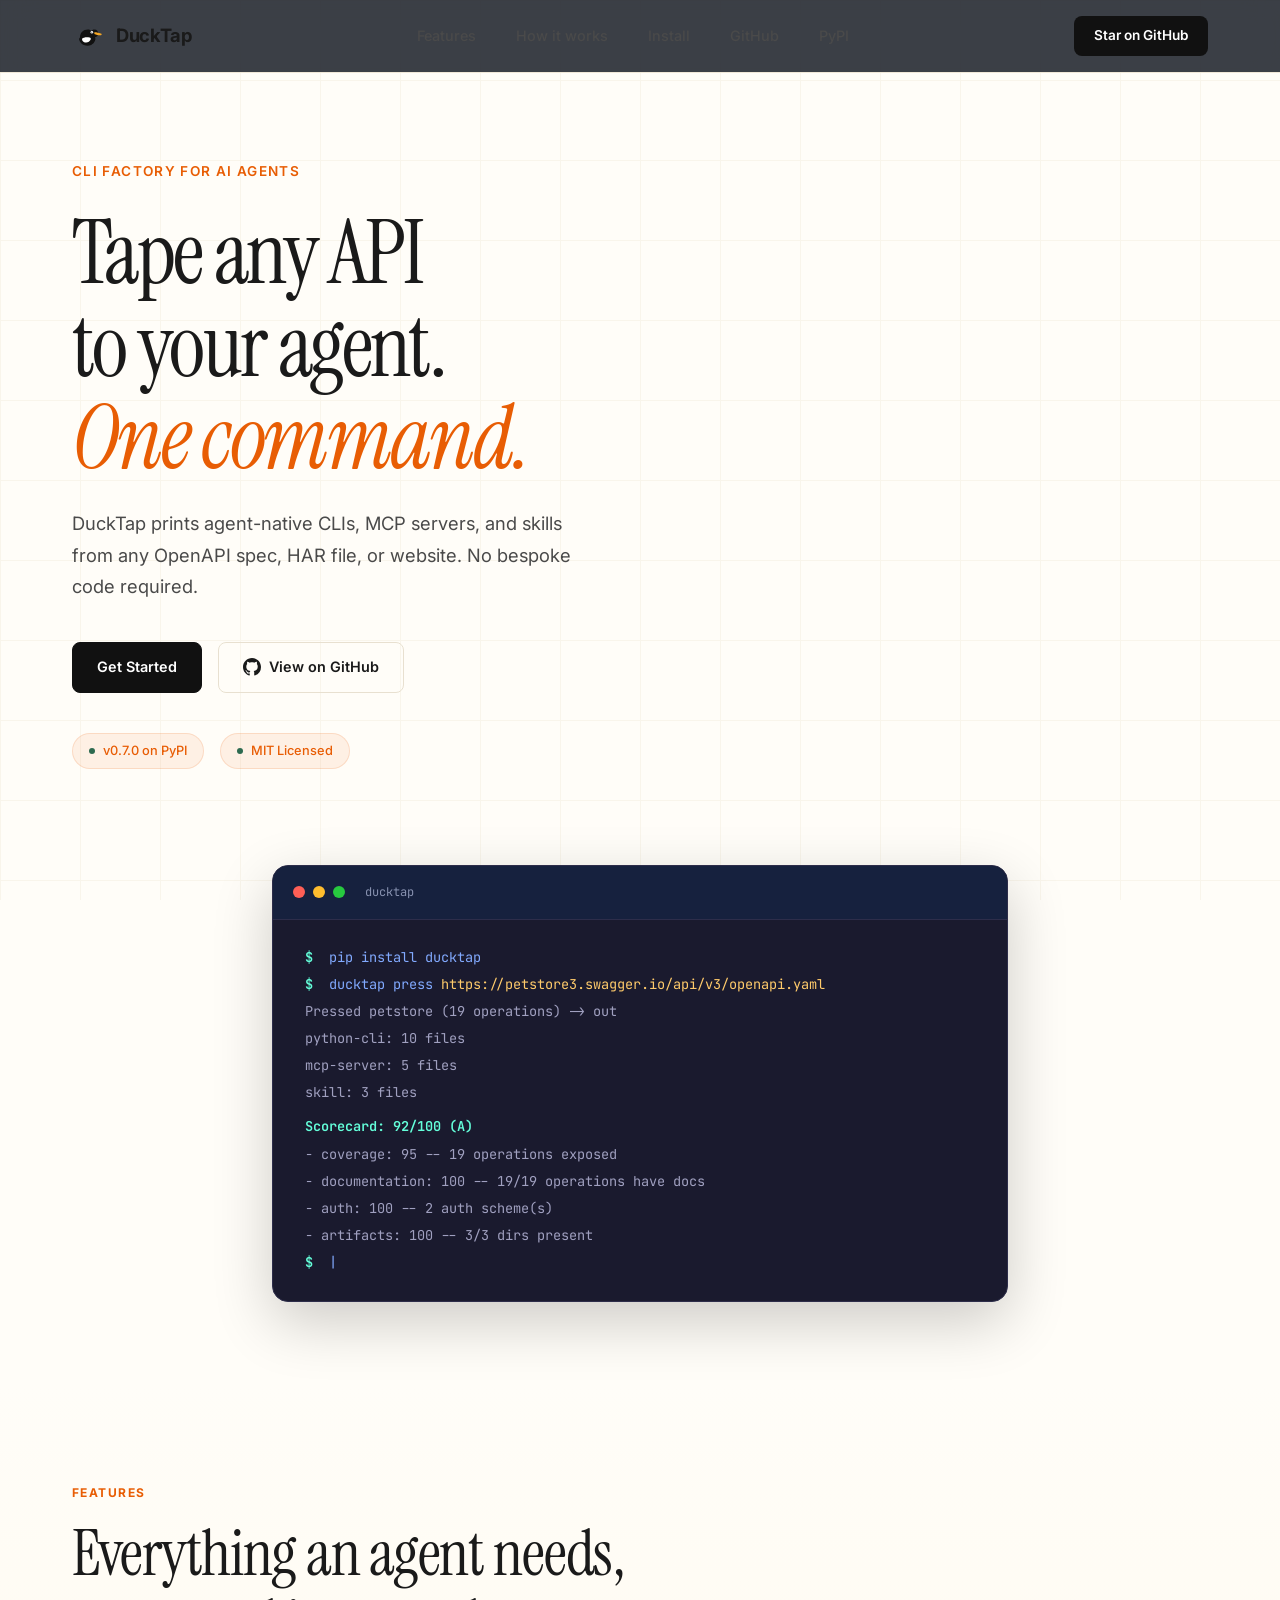
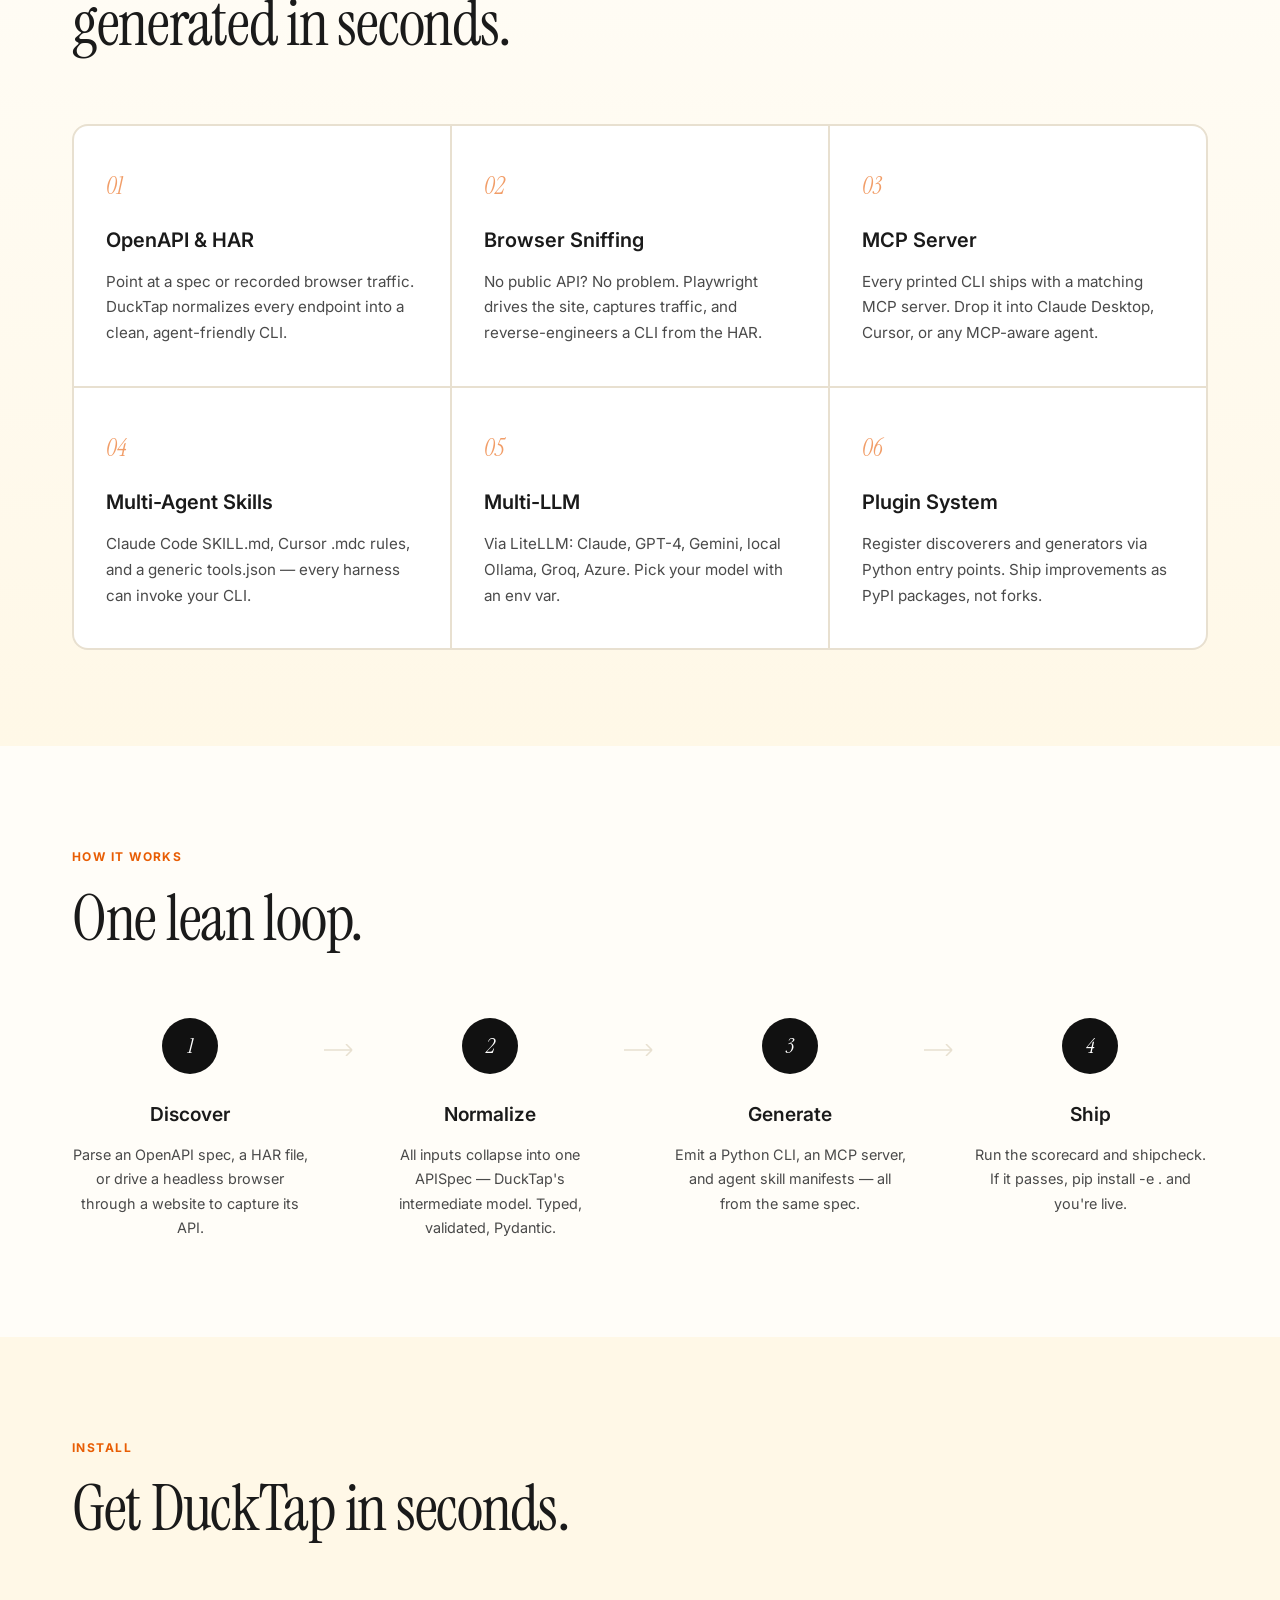
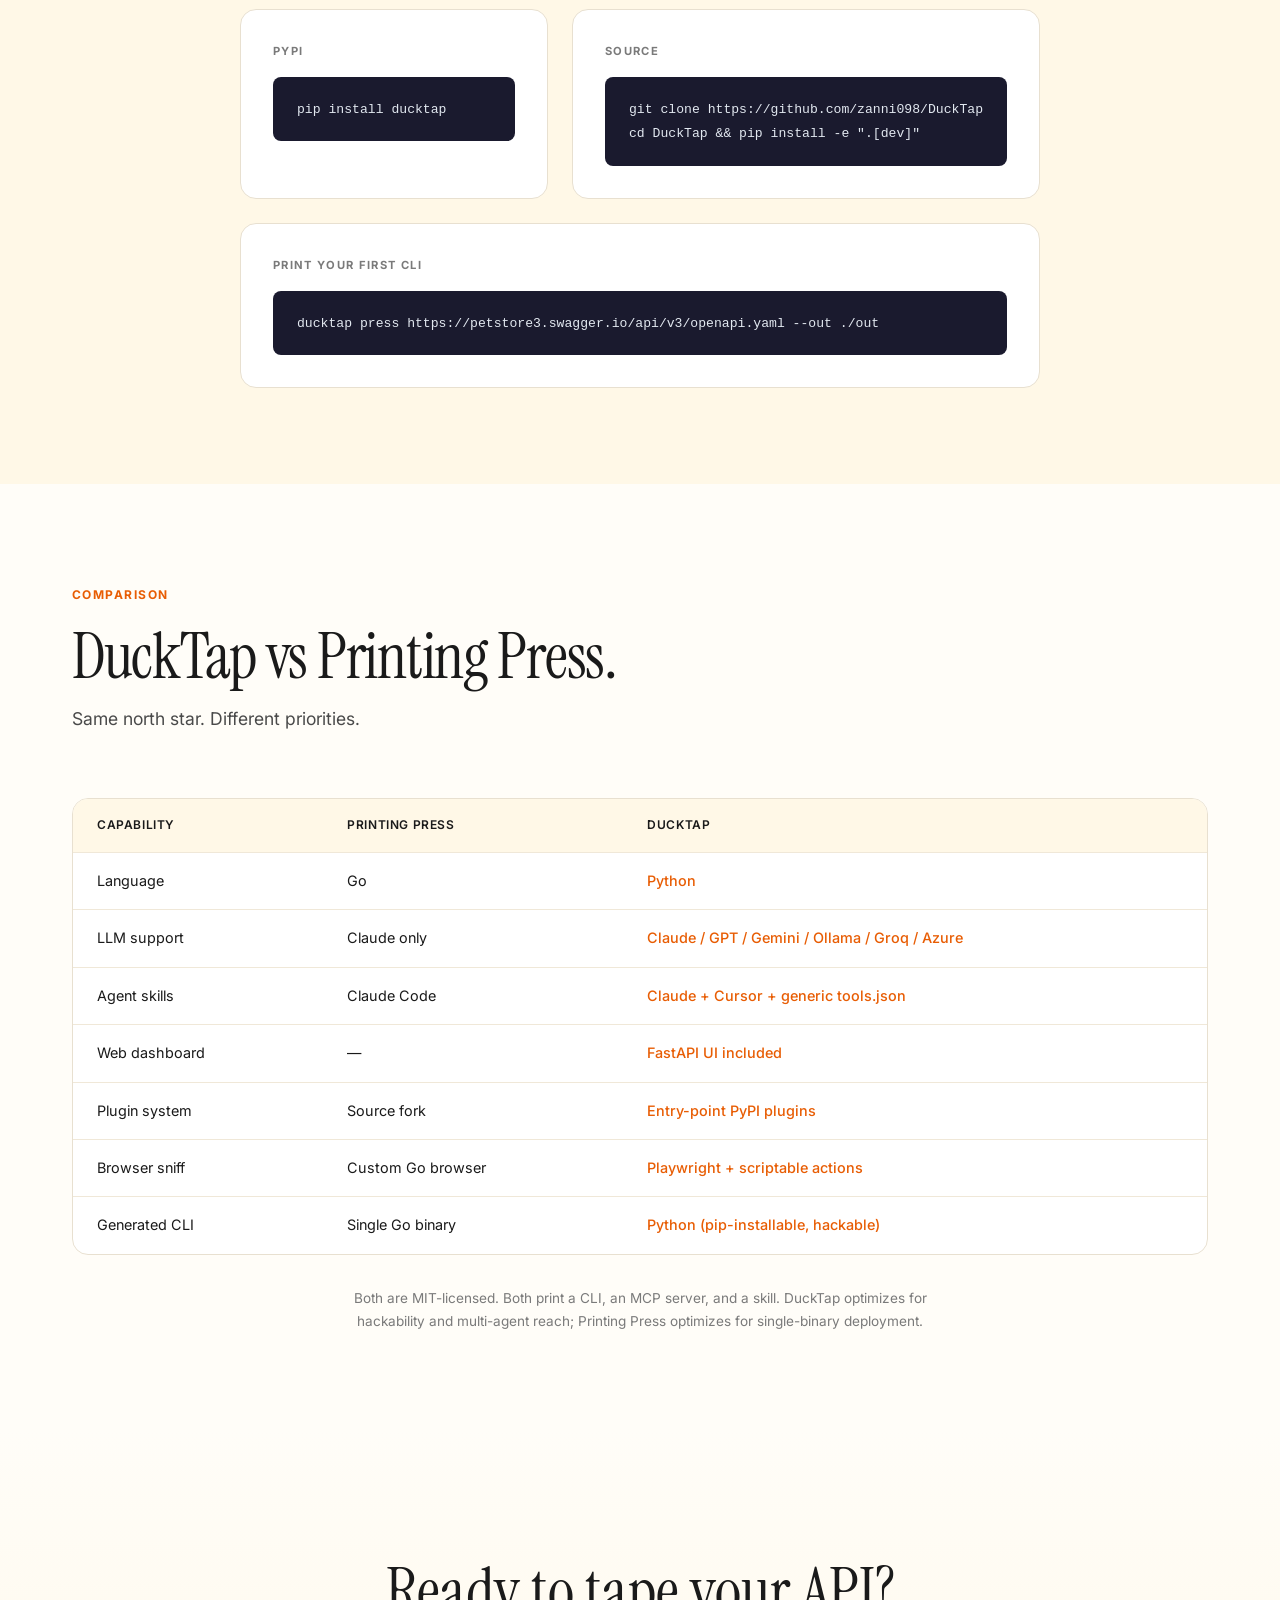
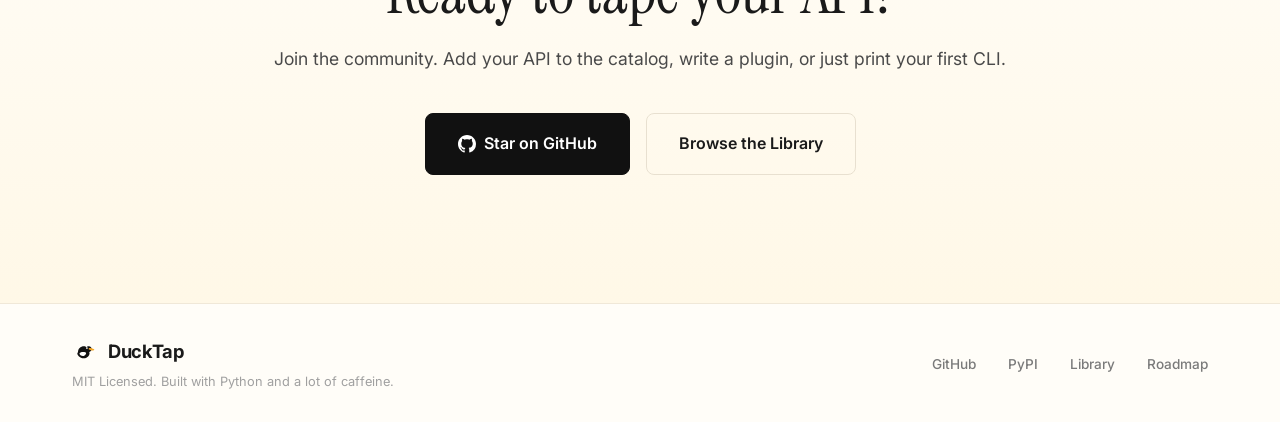
==== commit f8d10238: "docs(website): bump hardcoded PyPI badge fallback to v0.7.0 The badge is updated live from the PyPI " ====
--- a/website/index.html
+++ b/website/index.html
@@ -70,7 +70,7 @@
         </div>
         <div class="hero-meta">
           <a class="badge" id="pypi-version" href="https://pypi.org/project/ducktap/" target="_blank"
-            rel="noopener"><span class="dot"></span><span class="badge-text">v0.1.2 on PyPI</span></a>
+            rel="noopener"><span class="dot"></span><span class="badge-text">v0.7.0 on PyPI</span></a>
           <span class="badge"><span class="dot"></span>MIT Licensed</span>
         </div>
       </div>
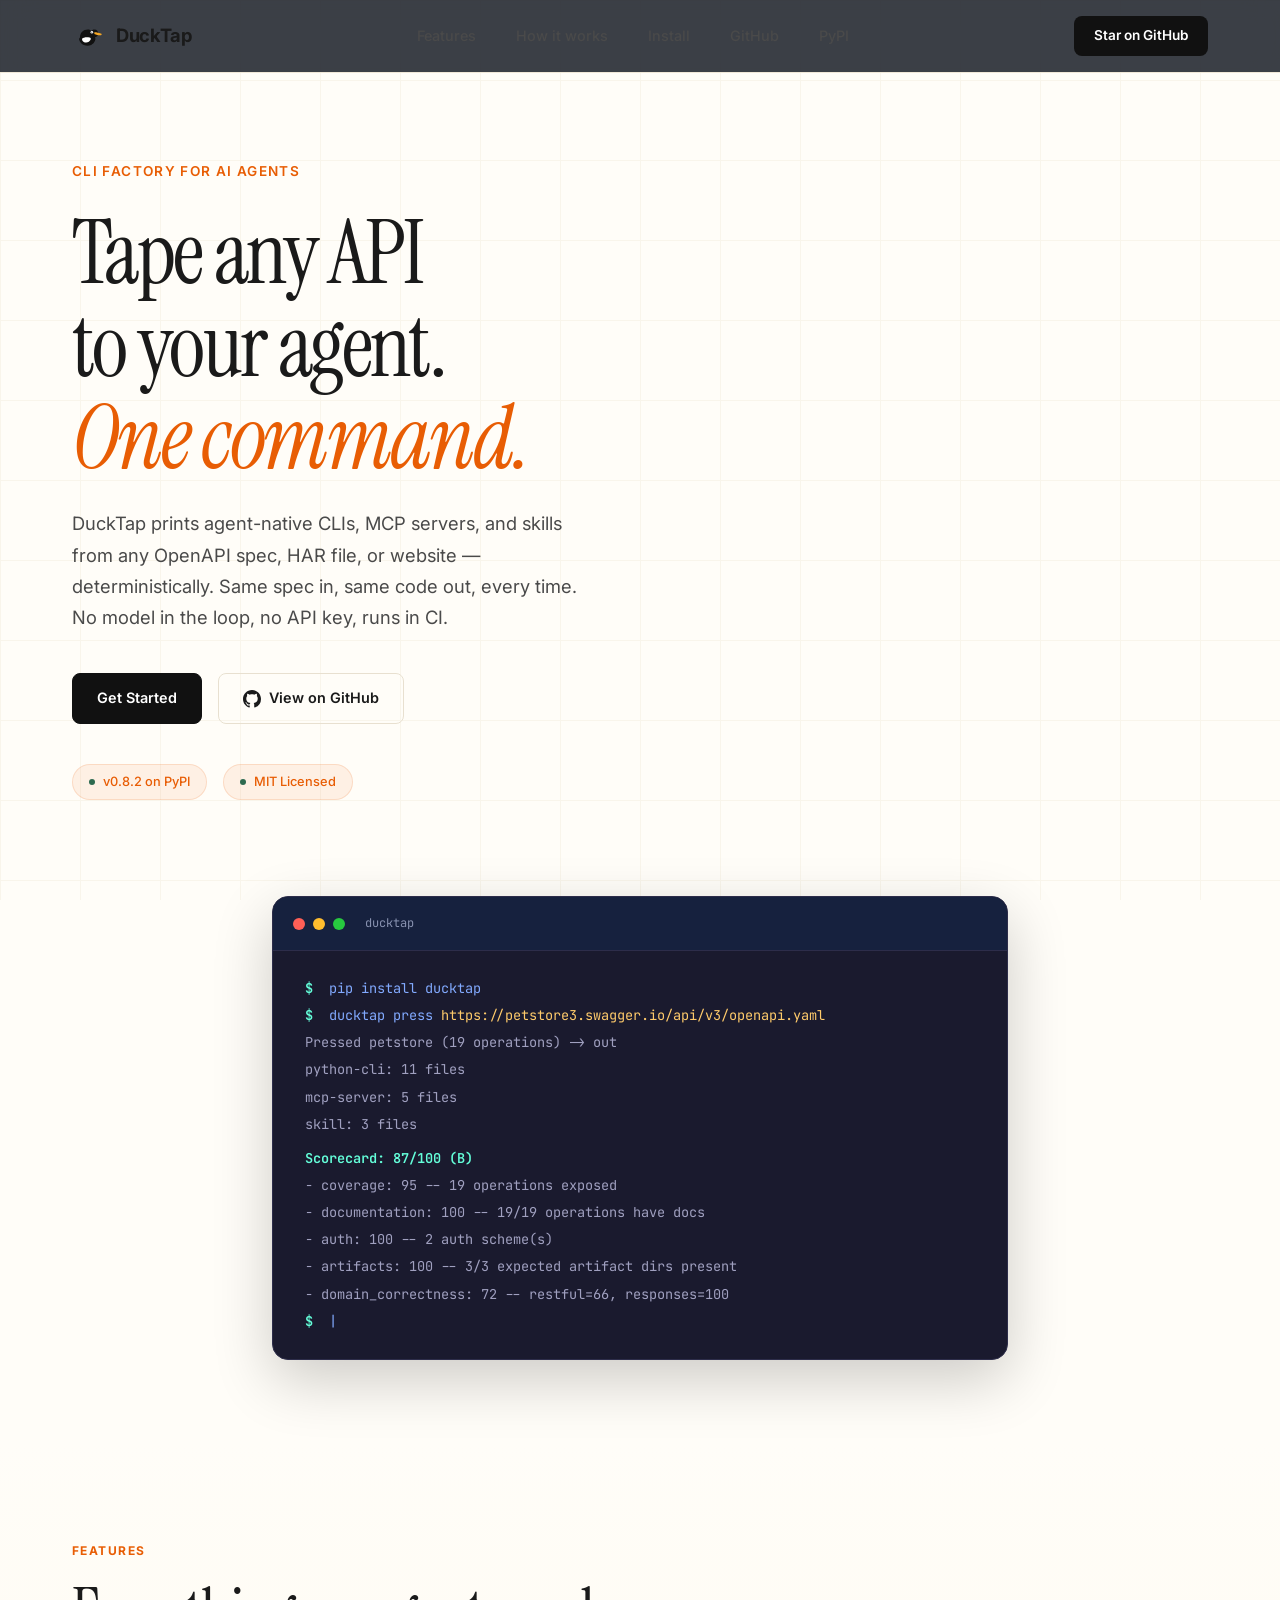
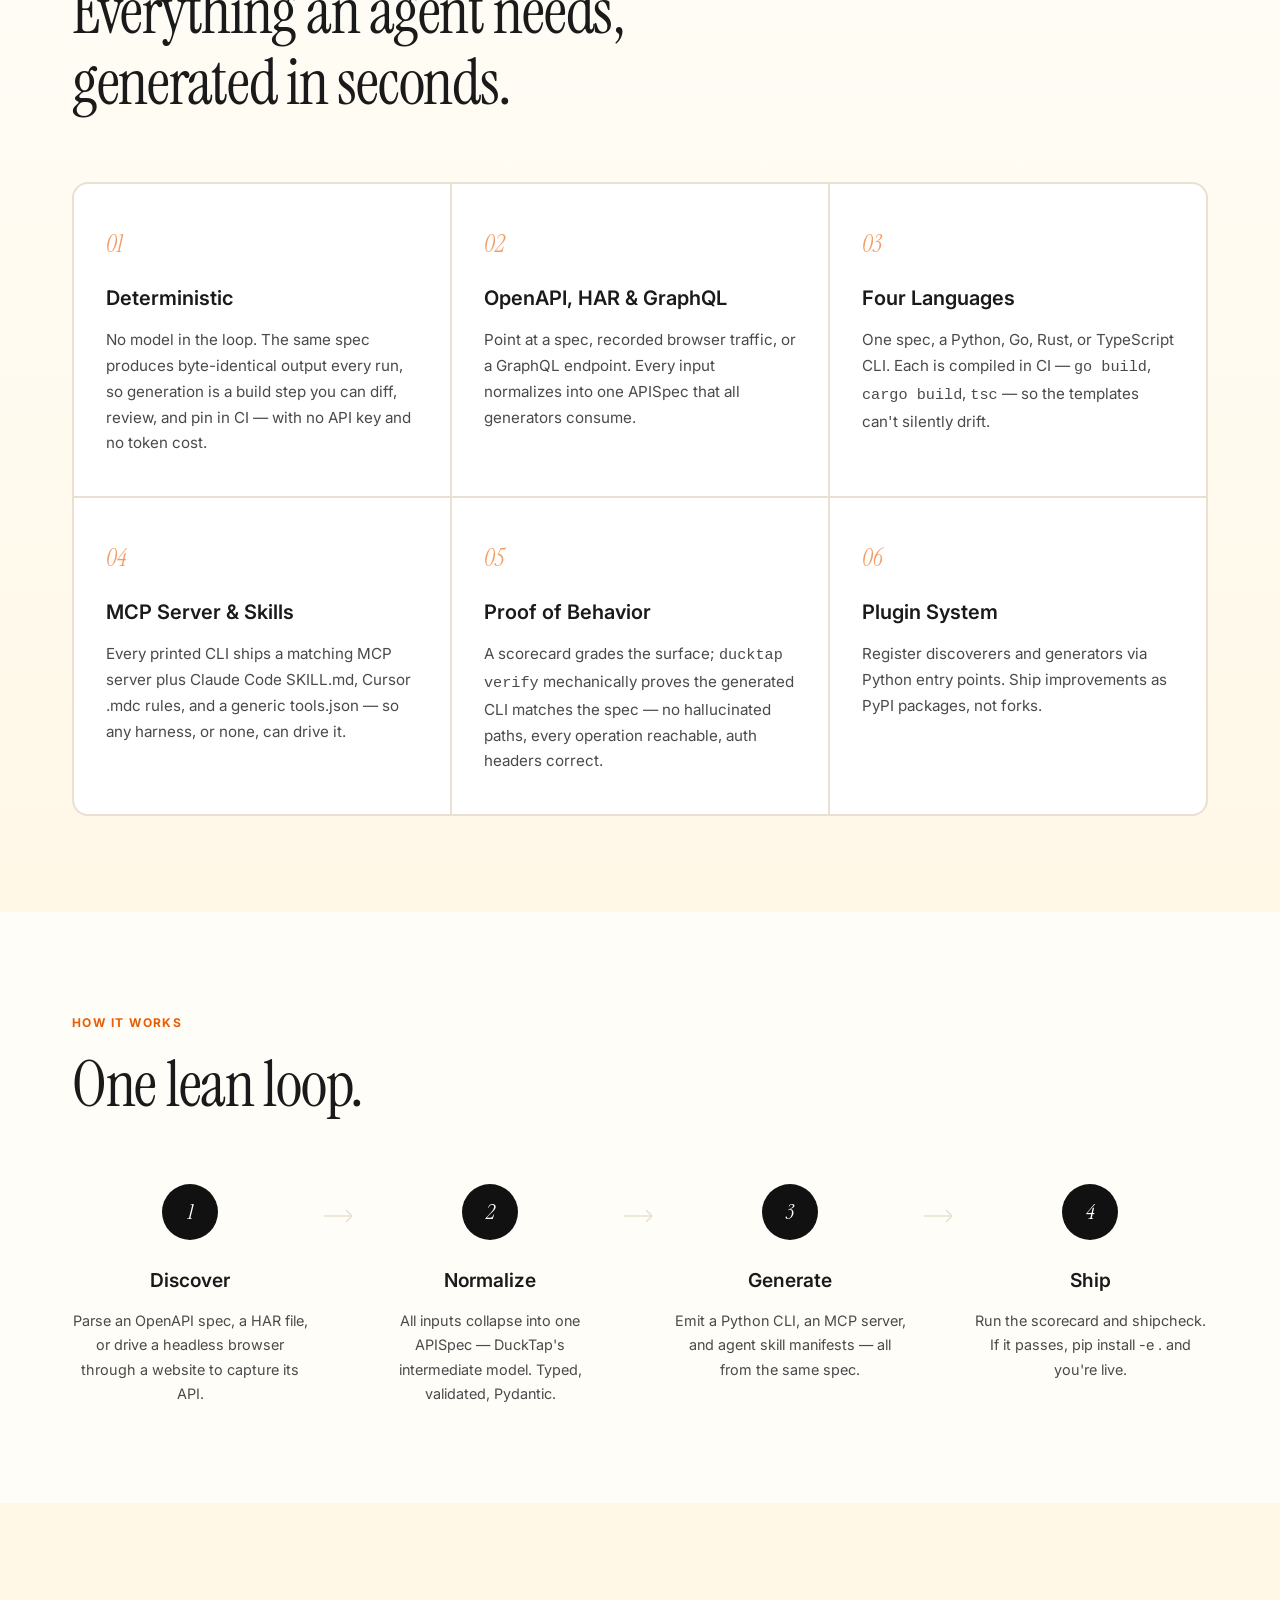
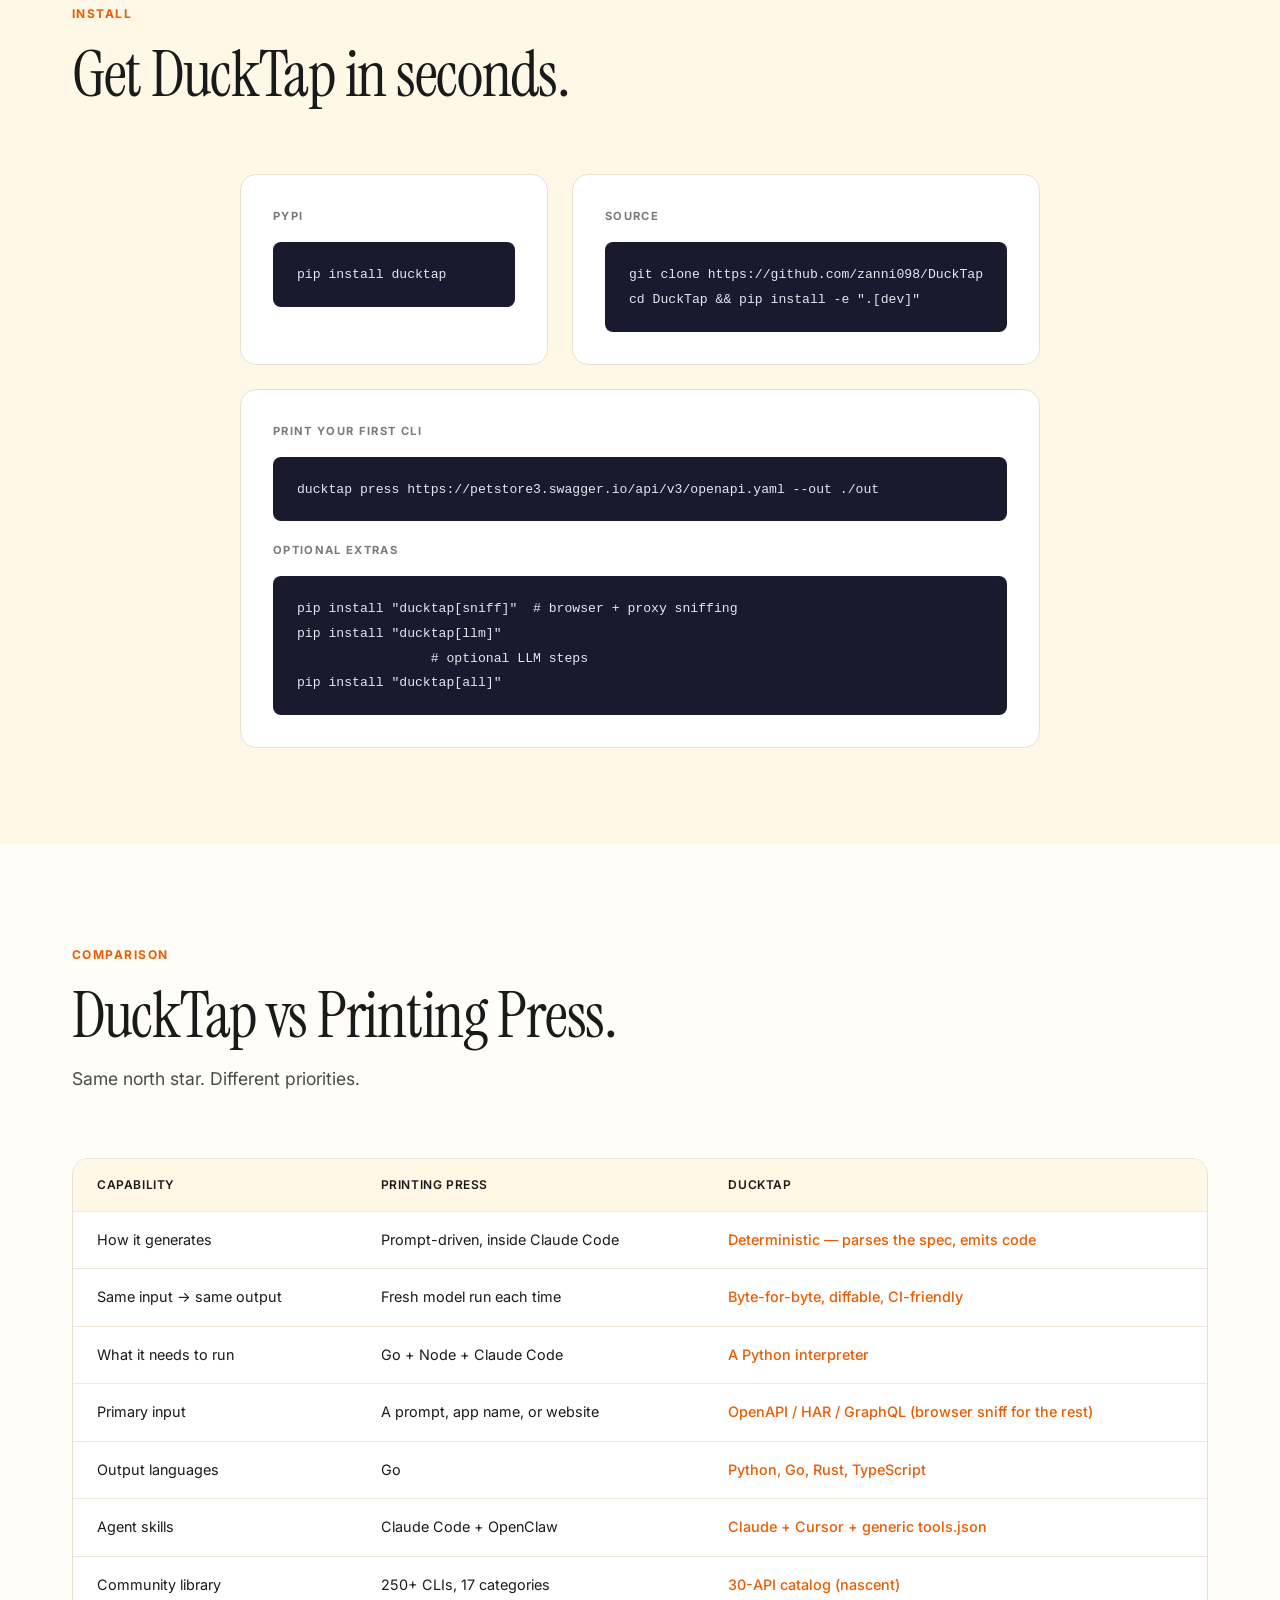
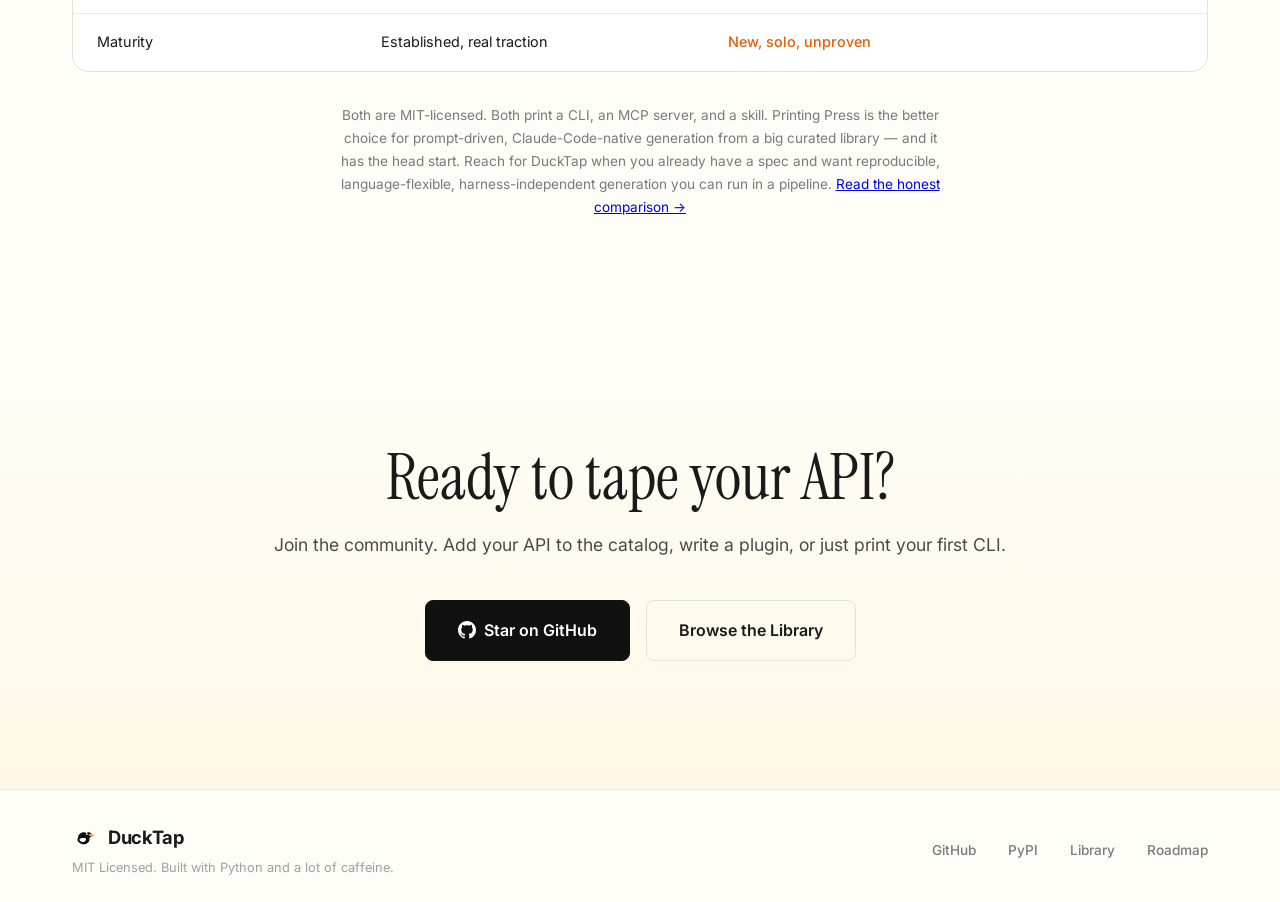
==== commit 7fa8af12: "docs: sync README, roadmap, comparison and website with 0.8.2 The website advertised a scorecard and" ====
--- a/website/index.html
+++ b/website/index.html
@@ -56,7 +56,8 @@
         </h1>
         <p class="hero-desc">
           DuckTap prints agent-native CLIs, MCP servers, and skills from any OpenAPI spec,
-          HAR file, or website. No bespoke code required.
+          HAR file, or website — deterministically. Same spec in, same code out, every
+          time. No model in the loop, no API key, runs in CI.
         </p>
         <div class="hero-ctas">
           <a href="#install" class="btn btn-primary">Get Started</a>
@@ -70,7 +71,7 @@
         </div>
         <div class="hero-meta">
           <a class="badge" id="pypi-version" href="https://pypi.org/project/ducktap/" target="_blank"
-            rel="noopener"><span class="dot"></span><span class="badge-text">v0.7.0 on PyPI</span></a>
+            rel="noopener"><span class="dot"></span><span class="badge-text">v0.8.2 on PyPI</span></a>
           <span class="badge"><span class="dot"></span>MIT Licensed</span>
         </div>
       </div>
@@ -94,15 +95,16 @@
           <div class="tline"><span class="prompt">$</span> <span class="cmd">ducktap press</span> <span
               class="arg">https://petstore3.swagger.io/api/v3/openapi.yaml</span></div>
           <div class="tline out">Pressed petstore (19 operations) -> out</div>
-          <div class="tline out"> python-cli: 10 files</div>
+          <div class="tline out"> python-cli: 11 files</div>
           <div class="tline out"> mcp-server: 5 files</div>
           <div class="tline out"> skill: 3 files</div>
           <div class="tline out blank"></div>
-          <div class="tline out highlight">Scorecard: 92/100 (A)</div>
+          <div class="tline out highlight">Scorecard: 87/100 (B)</div>
           <div class="tline out"> - coverage: 95 -- 19 operations exposed</div>
           <div class="tline out"> - documentation: 100 -- 19/19 operations have docs</div>
           <div class="tline out"> - auth: 100 -- 2 auth scheme(s)</div>
-          <div class="tline out"> - artifacts: 100 -- 3/3 dirs present</div>
+          <div class="tline out"> - artifacts: 100 -- 3/3 expected artifact dirs present</div>
+          <div class="tline out"> - domain_correctness: 72 -- restful=66, responses=100</div>
           <div class="tline"><span class="prompt">$</span> <span class="cursor">|</span></div>
         </div>
       </div>
@@ -119,31 +121,34 @@
       <div class="feature-grid">
         <div class="feature-card">
           <div class="feature-num">01</div>
-          <h3>OpenAPI & HAR</h3>
-          <p>Point at a spec or recorded browser traffic. DuckTap normalizes every endpoint into a clean, agent-friendly
-            CLI.</p>
+          <h3>Deterministic</h3>
+          <p>No model in the loop. The same spec produces byte-identical output every run, so generation is a build
+            step you can diff, review, and pin in CI — with no API key and no token cost.</p>
         </div>
         <div class="feature-card">
           <div class="feature-num">02</div>
-          <h3>Browser Sniffing</h3>
-          <p>No public API? No problem. Playwright drives the site, captures traffic, and reverse-engineers a CLI from
-            the HAR.</p>
+          <h3>OpenAPI, HAR & GraphQL</h3>
+          <p>Point at a spec, recorded browser traffic, or a GraphQL endpoint. Every input normalizes into one
+            APISpec that all generators consume.</p>
         </div>
         <div class="feature-card">
           <div class="feature-num">03</div>
-          <h3>MCP Server</h3>
-          <p>Every printed CLI ships with a matching MCP server. Drop it into Claude Desktop, Cursor, or any MCP-aware
-            agent.</p>
+          <h3>Four Languages</h3>
+          <p>One spec, a Python, Go, Rust, or TypeScript CLI. Each is compiled in CI — <code>go build</code>,
+            <code>cargo build</code>, <code>tsc</code> — so the templates can't silently drift.
+          </p>
         </div>
         <div class="feature-card">
           <div class="feature-num">04</div>
-          <h3>Multi-Agent Skills</h3>
-          <p>Claude Code SKILL.md, Cursor .mdc rules, and a generic tools.json — every harness can invoke your CLI.</p>
+          <h3>MCP Server & Skills</h3>
+          <p>Every printed CLI ships a matching MCP server plus Claude Code SKILL.md, Cursor .mdc rules, and a generic
+            tools.json — so any harness, or none, can drive it.</p>
         </div>
         <div class="feature-card">
           <div class="feature-num">05</div>
-          <h3>Multi-LLM</h3>
-          <p>Via LiteLLM: Claude, GPT-4, Gemini, local Ollama, Groq, Azure. Pick your model with an env var.</p>
+          <h3>Proof of Behavior</h3>
+          <p>A scorecard grades the surface; <code>ducktap verify</code> mechanically proves the generated CLI matches
+            the spec — no hallucinated paths, every operation reachable, auth headers correct.</p>
         </div>
         <div class="feature-card">
           <div class="feature-num">06</div>
@@ -232,6 +237,12 @@
             <button class="copy-btn"
               data-copy="ducktap press https://petstore3.swagger.io/api/v3/openapi.yaml --out ./out">Copy</button>
           </div>
+          <div class="install-label" style="margin-top:1.25rem">Optional extras</div>
+          <div class="code-block">
+            <code>pip install "ducktap[sniff]" &nbsp;# browser + proxy sniffing<br>pip install "ducktap[llm]"
+              &nbsp;&nbsp;&nbsp;# optional LLM steps<br>pip install "ducktap[all]"</code>
+            <button class="copy-btn" data-copy="pip install &quot;ducktap[all]&quot;">Copy</button>
+          </div>
         </div>
       </div>
     </div>
@@ -256,45 +267,54 @@
           </thead>
           <tbody>
             <tr>
-              <td>Language</td>
+              <td>How it generates</td>
+              <td>Prompt-driven, inside Claude Code</td>
+              <td class="dt-col">Deterministic — parses the spec, emits code</td>
+            </tr>
+            <tr>
+              <td>Same input &rarr; same output</td>
+              <td>Fresh model run each time</td>
+              <td class="dt-col">Byte-for-byte, diffable, CI-friendly</td>
+            </tr>
+            <tr>
+              <td>What it needs to run</td>
+              <td>Go + Node + Claude Code</td>
+              <td class="dt-col">A Python interpreter</td>
+            </tr>
+            <tr>
+              <td>Primary input</td>
+              <td>A prompt, app name, or website</td>
+              <td class="dt-col">OpenAPI / HAR / GraphQL (browser sniff for the rest)</td>
+            </tr>
+            <tr>
+              <td>Output languages</td>
               <td>Go</td>
-              <td class="dt-col">Python</td>
-            </tr>
-            <tr>
-              <td>LLM support</td>
-              <td>Claude only</td>
-              <td class="dt-col">Claude / GPT / Gemini / Ollama / Groq / Azure</td>
+              <td class="dt-col">Python, Go, Rust, TypeScript</td>
             </tr>
             <tr>
               <td>Agent skills</td>
-              <td>Claude Code</td>
+              <td>Claude Code + OpenClaw</td>
               <td class="dt-col">Claude + Cursor + generic tools.json</td>
             </tr>
             <tr>
-              <td>Web dashboard</td>
-              <td>&mdash;</td>
-              <td class="dt-col">FastAPI UI included</td>
-            </tr>
-            <tr>
-              <td>Plugin system</td>
-              <td>Source fork</td>
-              <td class="dt-col">Entry-point PyPI plugins</td>
-            </tr>
-            <tr>
-              <td>Browser sniff</td>
-              <td>Custom Go browser</td>
-              <td class="dt-col">Playwright + scriptable actions</td>
-            </tr>
-            <tr>
-              <td>Generated CLI</td>
-              <td>Single Go binary</td>
-              <td class="dt-col">Python (pip-installable, hackable)</td>
+              <td>Community library</td>
+              <td>250+ CLIs, 17 categories</td>
+              <td class="dt-col">30-API catalog (nascent)</td>
+            </tr>
+            <tr>
+              <td>Maturity</td>
+              <td>Established, real traction</td>
+              <td class="dt-col">New, solo, unproven</td>
             </tr>
           </tbody>
         </table>
       </div>
-      <p class="comp-note">Both are MIT-licensed. Both print a CLI, an MCP server, and a skill. DuckTap optimizes for
-        hackability and multi-agent reach; Printing Press optimizes for single-binary deployment.</p>
+      <p class="comp-note">Both are MIT-licensed. Both print a CLI, an MCP server, and a skill. Printing Press is the
+        better choice for prompt-driven, Claude-Code-native generation from a big curated library — and it has the head
+        start. Reach for DuckTap when you already have a spec and want reproducible, language-flexible,
+        harness-independent generation you can run in a pipeline. <a
+          href="https://github.com/zanni098/DuckTap/blob/main/docs/ducktap-vs-printing-press.md" target="_blank"
+          rel="noopener">Read the honest comparison &rarr;</a></p>
     </div>
   </section>
 
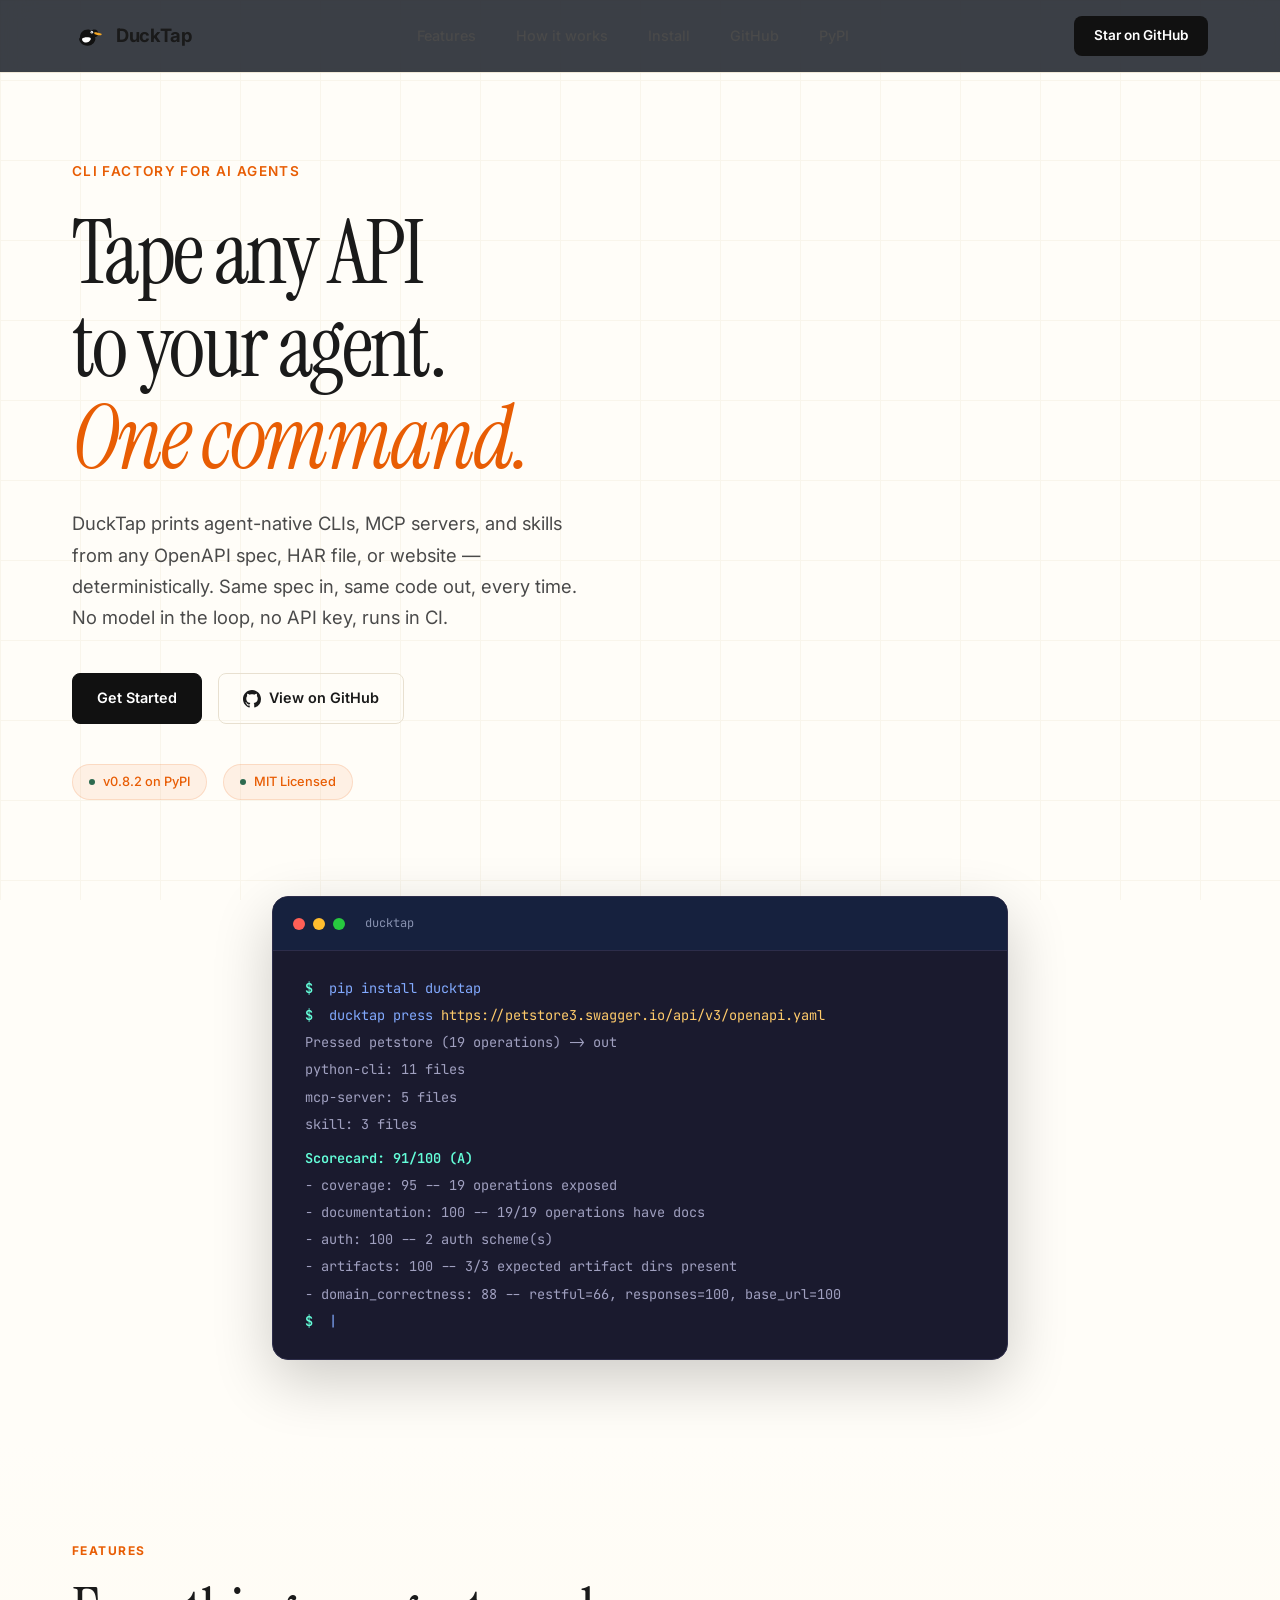
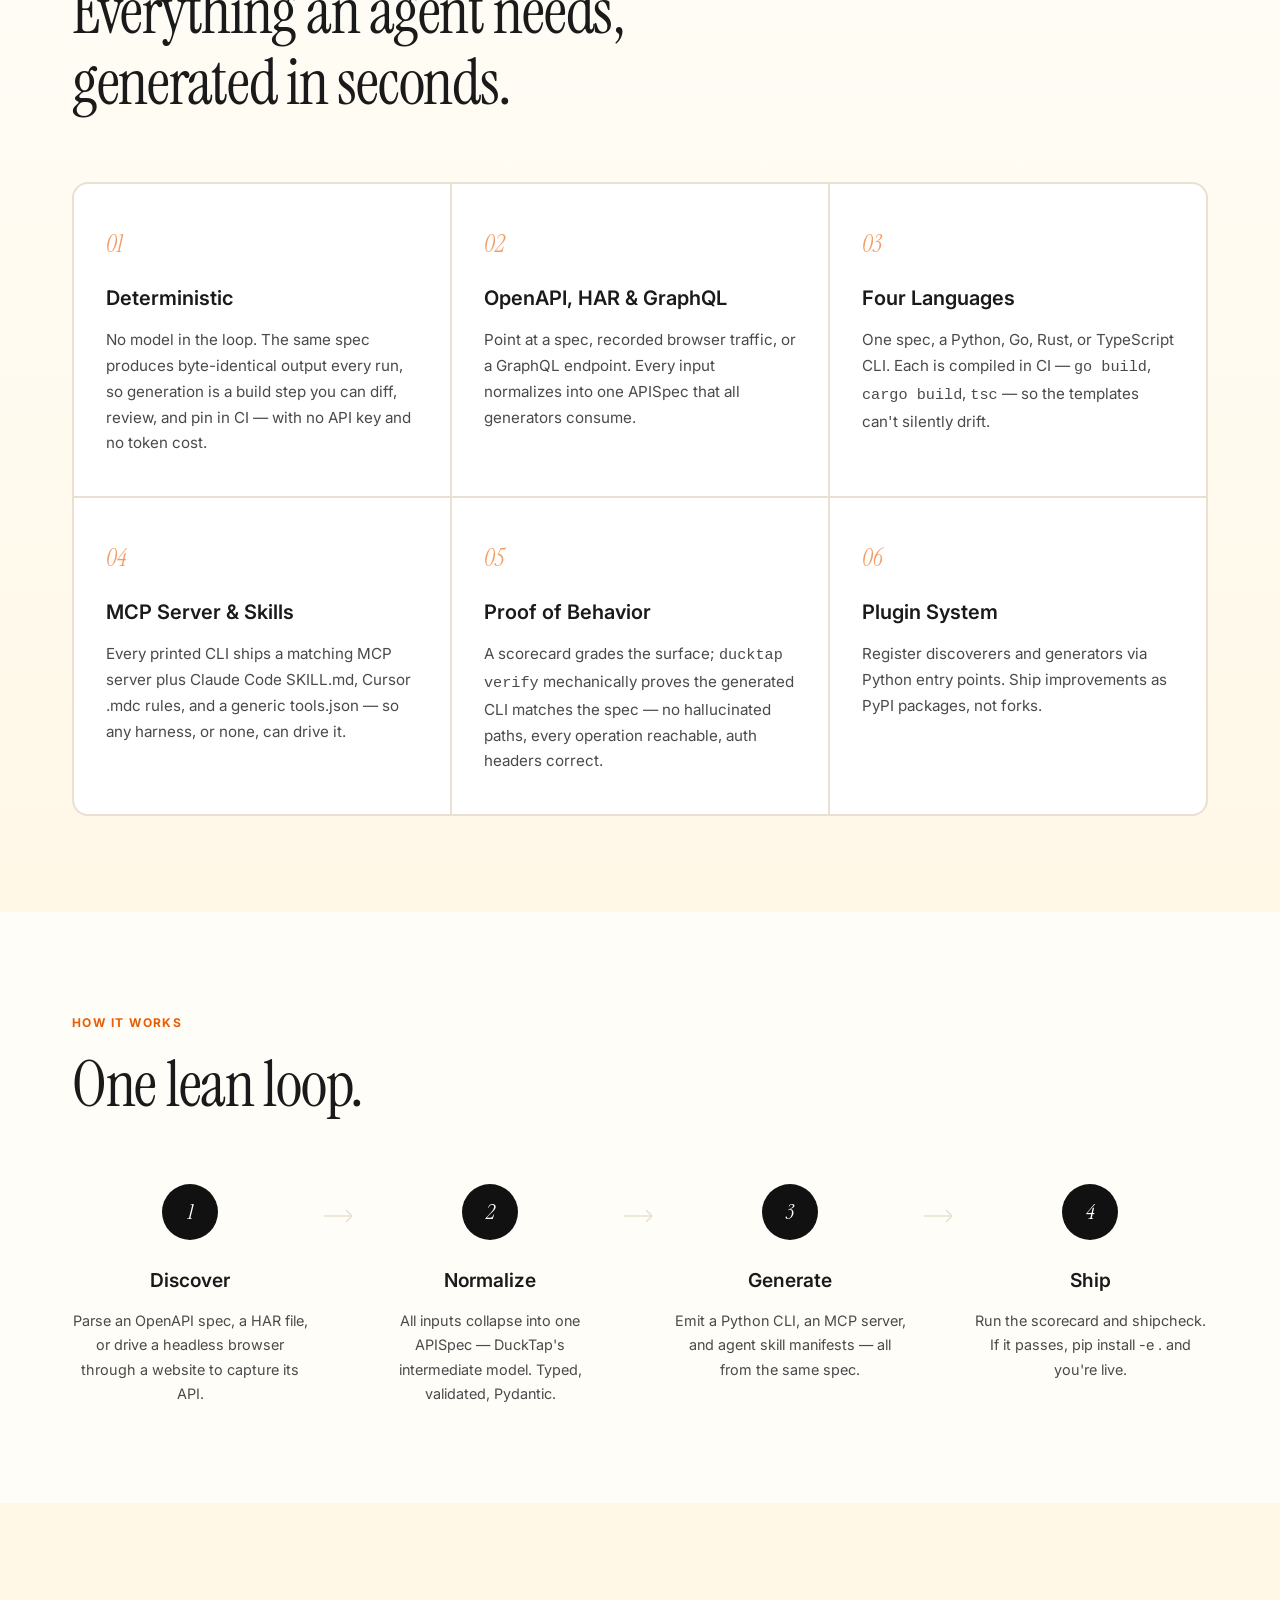
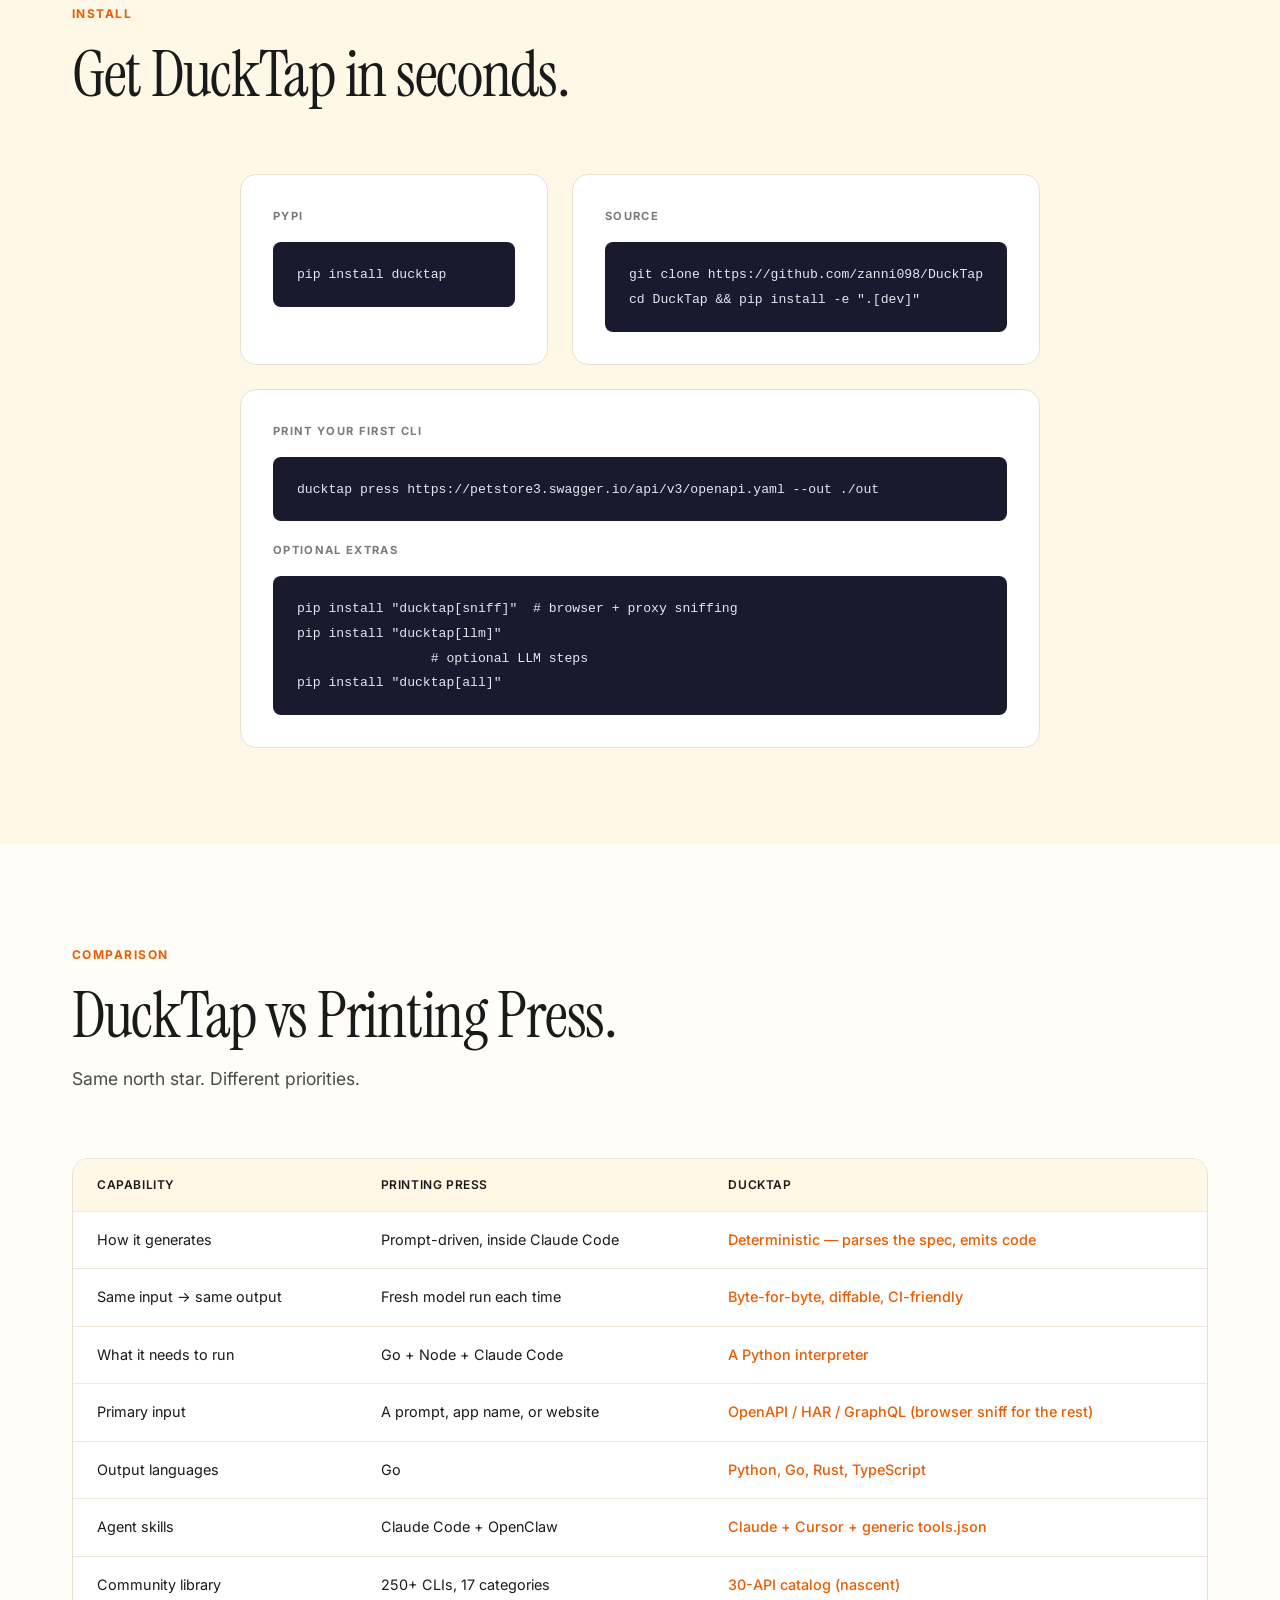
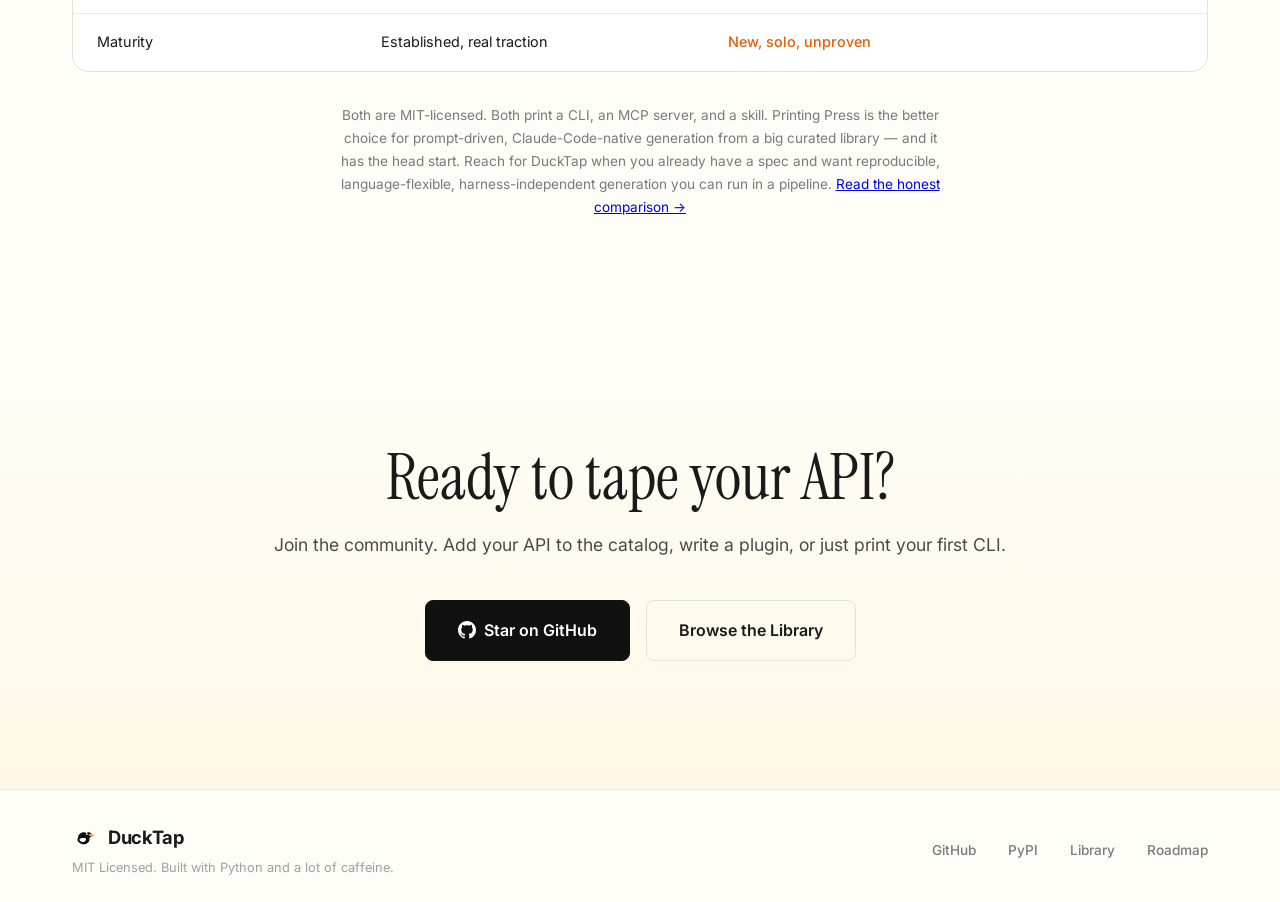
==== commit 168bf39d: "fix(website): correct the scorecard to match the command shown The hero terminal presses the hosted " ====
--- a/website/index.html
+++ b/website/index.html
@@ -99,12 +99,12 @@
           <div class="tline out"> mcp-server: 5 files</div>
           <div class="tline out"> skill: 3 files</div>
           <div class="tline out blank"></div>
-          <div class="tline out highlight">Scorecard: 87/100 (B)</div>
+          <div class="tline out highlight">Scorecard: 91/100 (A)</div>
           <div class="tline out"> - coverage: 95 -- 19 operations exposed</div>
           <div class="tline out"> - documentation: 100 -- 19/19 operations have docs</div>
           <div class="tline out"> - auth: 100 -- 2 auth scheme(s)</div>
           <div class="tline out"> - artifacts: 100 -- 3/3 expected artifact dirs present</div>
-          <div class="tline out"> - domain_correctness: 72 -- restful=66, responses=100</div>
+          <div class="tline out"> - domain_correctness: 88 -- restful=66, responses=100, base_url=100</div>
           <div class="tline"><span class="prompt">$</span> <span class="cursor">|</span></div>
         </div>
       </div>
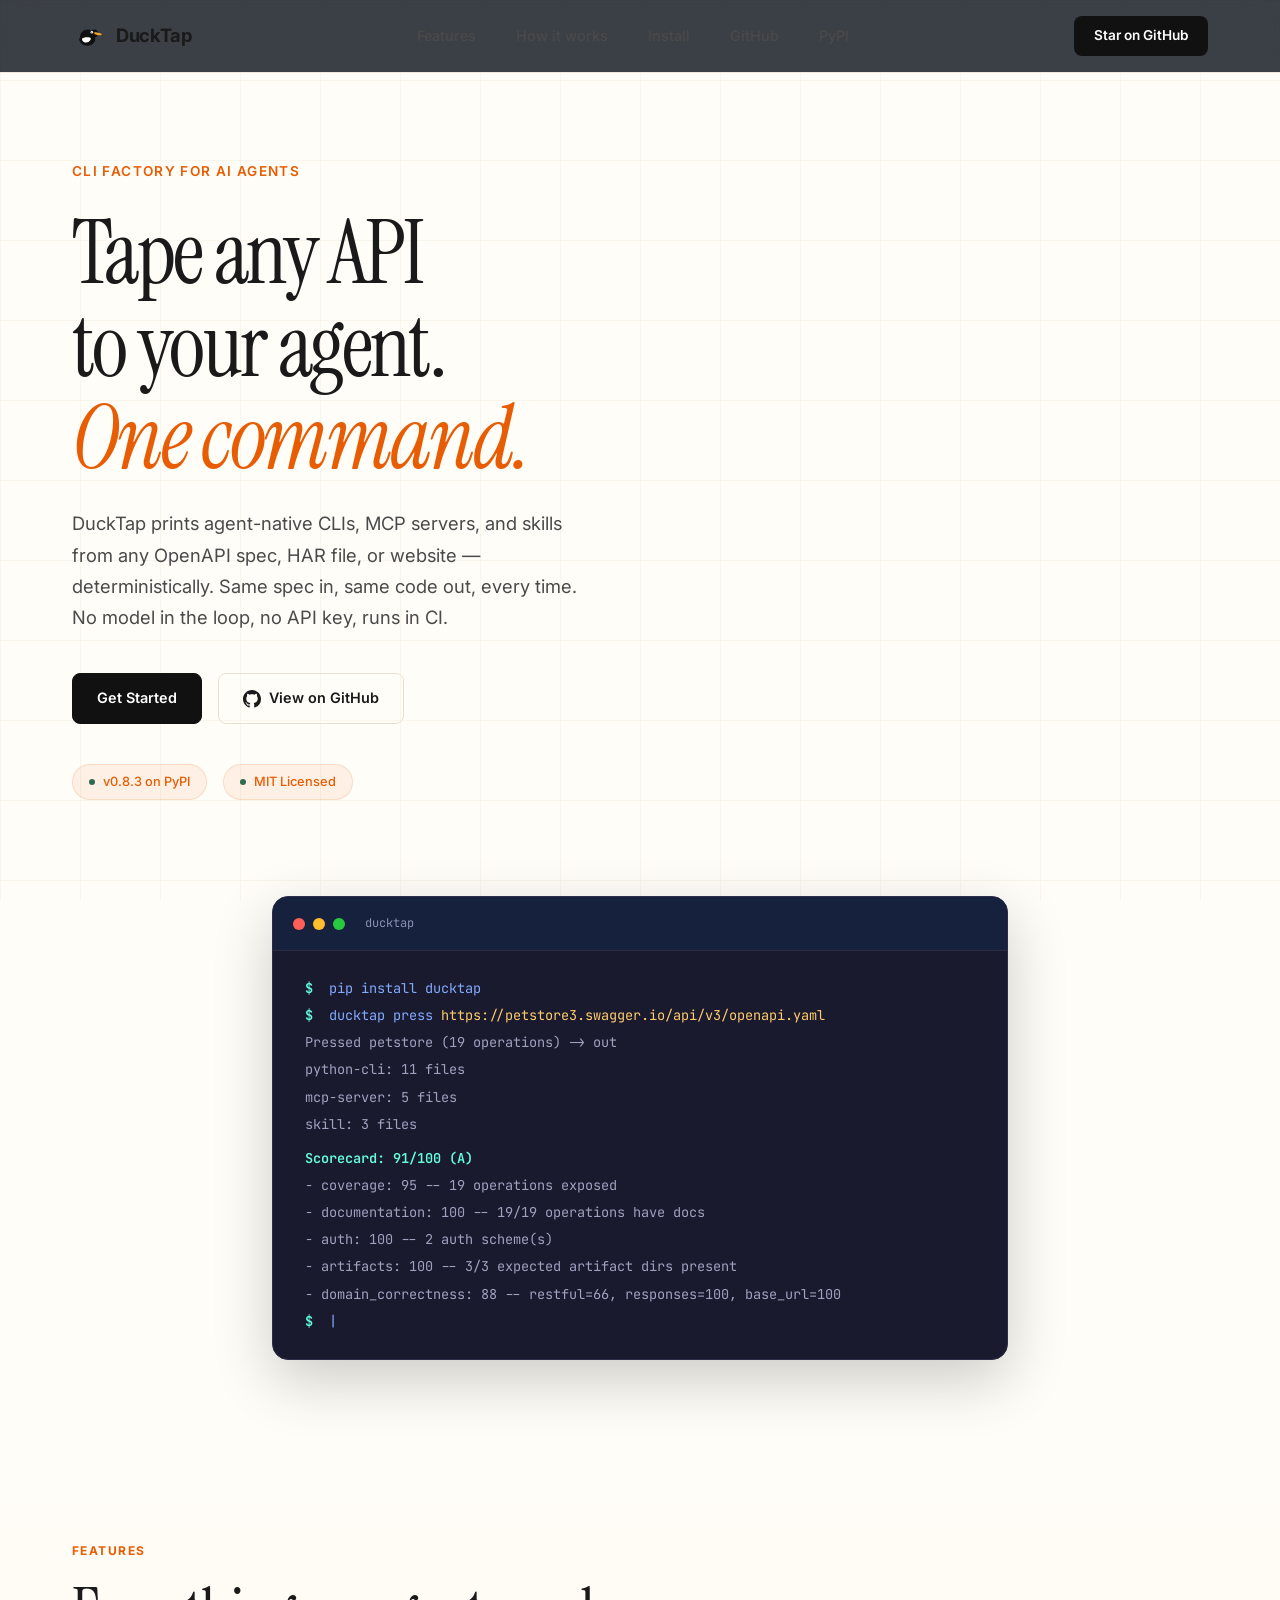
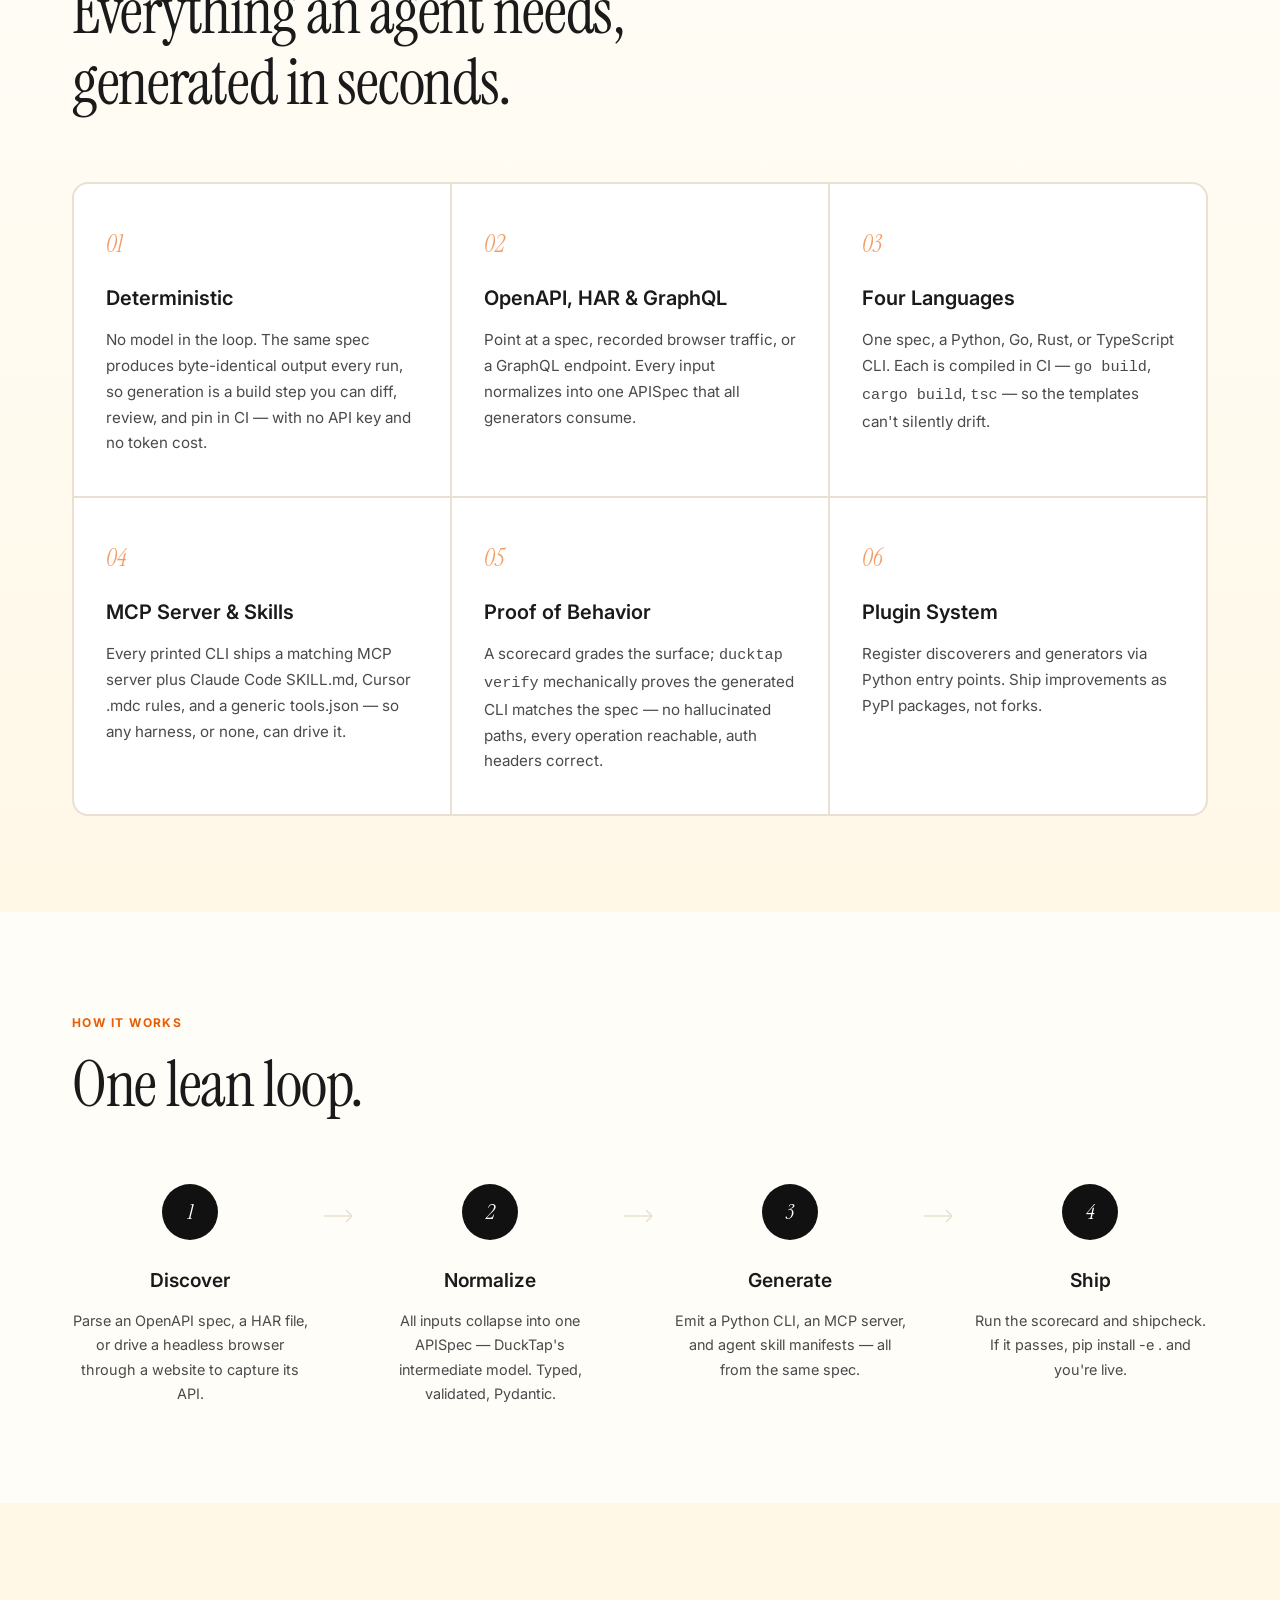
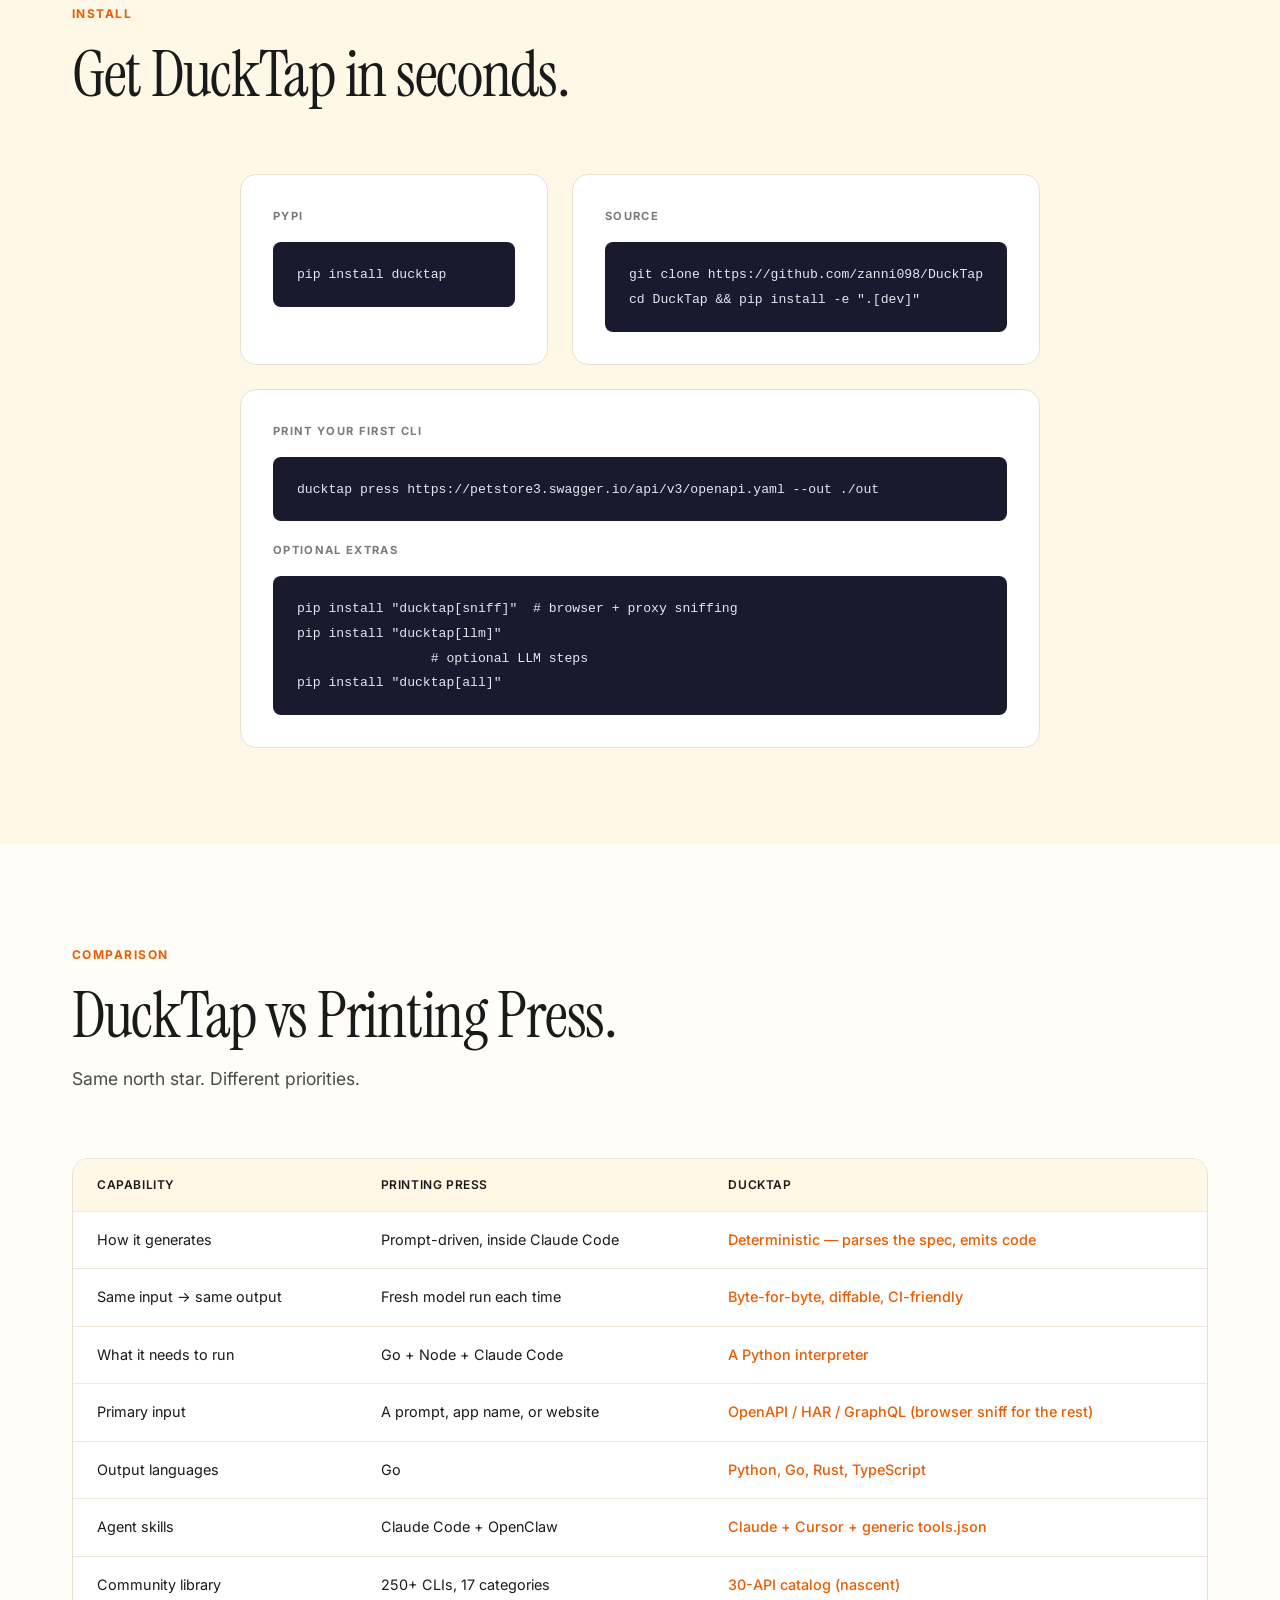
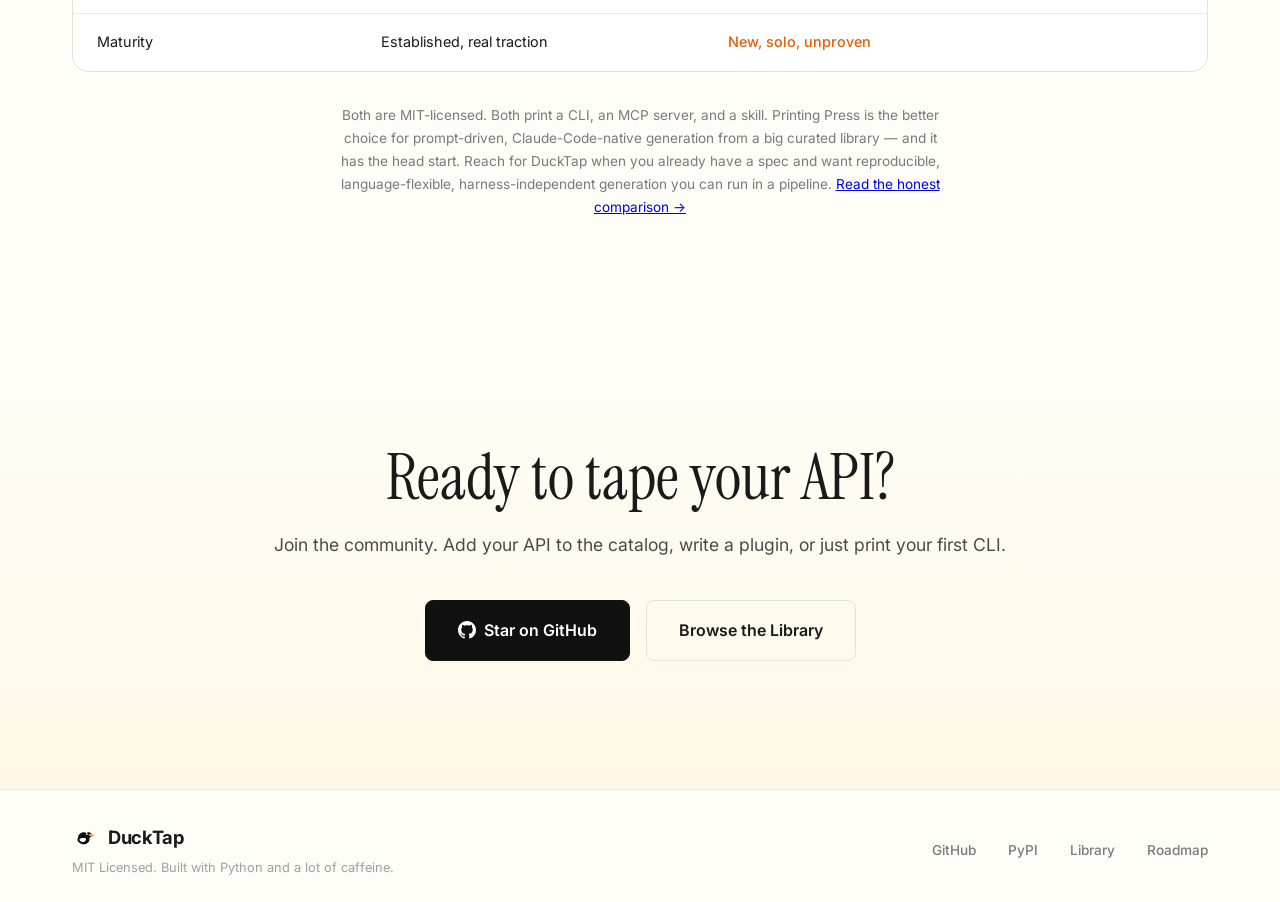
==== commit d9562423: "release: 0.8.3 Ships the #38 fix: press no longer asserts a domain archetype it has not established." ====
--- a/website/index.html
+++ b/website/index.html
@@ -71,7 +71,7 @@
         </div>
         <div class="hero-meta">
           <a class="badge" id="pypi-version" href="https://pypi.org/project/ducktap/" target="_blank"
-            rel="noopener"><span class="dot"></span><span class="badge-text">v0.8.2 on PyPI</span></a>
+            rel="noopener"><span class="dot"></span><span class="badge-text">v0.8.3 on PyPI</span></a>
           <span class="badge"><span class="dot"></span>MIT Licensed</span>
         </div>
       </div>
